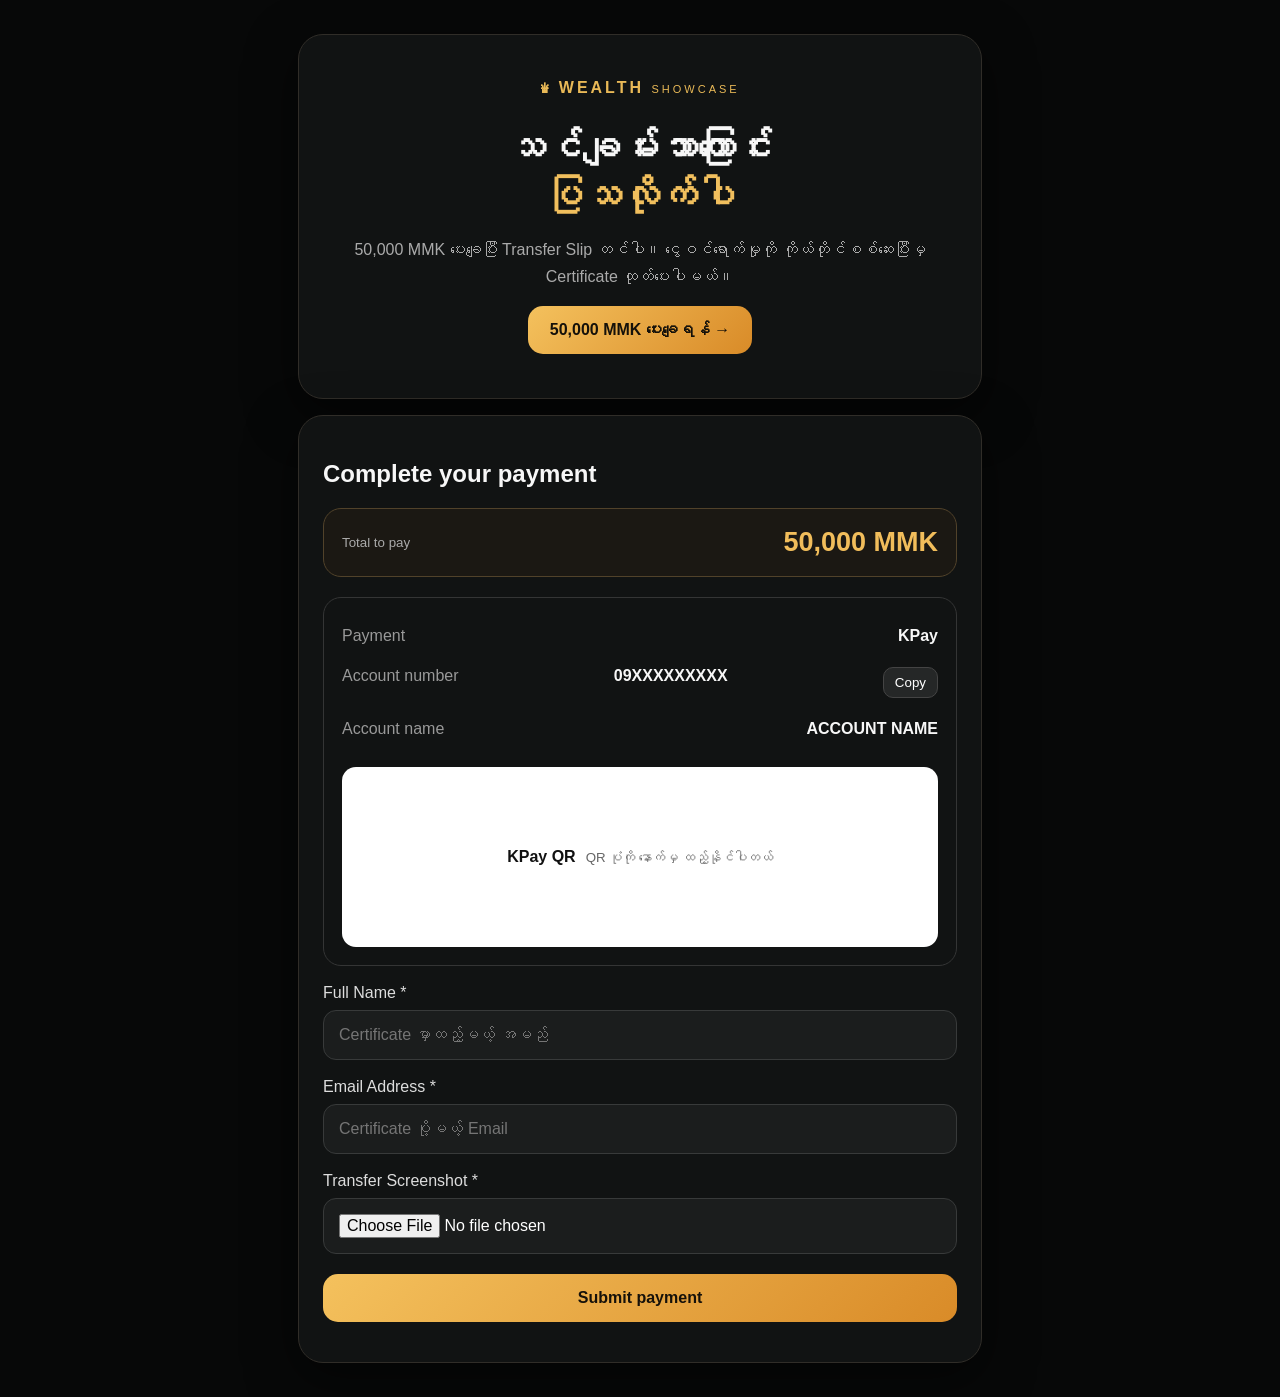
==== index.html @ fdd4f531 "Add files via upload" ====
<!doctype html>
<html lang="my"><head><meta charset="utf-8"><meta name="viewport" content="width=device-width,initial-scale=1">
<title>Wealth Showcase</title><link rel="stylesheet" href="/style.css"></head>
<body><main class="wrap">
<section class="hero card"><div class="brand">♛ WEALTH <span>SHOWCASE</span></div>
<h1>သင်ချမ်းသာကြောင်း<br><b>ပြသလိုက်ပါ</b></h1>
<p>50,000 MMK ပေးချေပြီး Transfer Slip တင်ပါ။ ငွေဝင်ရောက်မှုကို ကိုယ်တိုင်စစ်ဆေးပြီးမှ Certificate ထုတ်ပေးပါမယ်။</p>
<a class="cta" href="#pay">50,000 MMK ပေးချေရန် →</a></section>

<section id="pay" class="card"><h2>Complete your payment</h2>
<div class="total"><small>Total to pay</small><strong>50,000 MMK</strong></div>
<div class="paybox"><div><span>Payment</span><b>KPay</b></div><div><span>Account number</span><b id="acct">09XXXXXXXXX</b><button onclick="copyText('acct')">Copy</button></div><div><span>Account name</span><b>ACCOUNT NAME</b></div>
<div class="qrbox">KPay QR<br><small>QR ပုံကို နောက်မှ ထည့်နိုင်ပါတယ်</small></div></div>

<form id="payform"><label>Full Name *</label><input id="name" required placeholder="Certificate မှာထည့်မယ့် အမည်">
<label>Email Address *</label><input id="email" type="email" required placeholder="Certificate ပို့မယ့် Email">
<label>Transfer Screenshot *</label><input id="slip" type="file" accept="image/png,image/jpeg,image/webp" required>
<button class="cta wide">Submit payment</button></form>
<p id="msg" class="msg"></p></section>
</main><script src="/app.js"></script></body></html>
---- style.css ----
*{box-sizing:border-box}body{margin:0;background:#070808;color:#f7f7f7;font-family:-apple-system,BlinkMacSystemFont,"Segoe UI",sans-serif}.wrap{max-width:720px;margin:auto;padding:18px}.card{background:#111313;border:1px solid #302d28;border-radius:25px;padding:24px;margin:16px 0;box-shadow:0 15px 50px #0008}.hero{text-align:center;padding:44px 22px}.brand{font-weight:900;letter-spacing:3px;color:#e9b957}.brand span{font-weight:500;font-size:11px}.hero h1{font-size:38px;line-height:1.25;margin:28px 0 12px}.hero h1 b{color:#f1bf5d}.hero p{color:#aaa;line-height:1.7}.cta{display:inline-block;background:linear-gradient(135deg,#f4c15d,#d98b28);color:#15110a;text-decoration:none;border:0;border-radius:15px;padding:15px 22px;font-weight:800;cursor:pointer}.wide{width:100%;font-size:16px;margin-top:20px}.total{background:#1b1813;border:1px solid #51422a;border-radius:18px;padding:18px;margin:20px 0;display:flex;justify-content:space-between;align-items:center}.total small{color:#aaa}.total strong{font-size:27px;color:#f1bd5b}.paybox{border:1px solid #343535;border-radius:18px;padding:18px}.paybox>div{display:flex;justify-content:space-between;gap:10px;padding:11px 0}.paybox span{color:#999}.paybox button{background:#252727;color:white;border:1px solid #444;border-radius:10px;padding:7px 11px}.qrbox{height:180px!important;margin:18px 0 0;background:white;color:#111;border-radius:14px;align-items:center!important;justify-content:center!important;text-align:center;font-weight:800}.qrbox small{font-weight:400;color:#666}label{display:block;margin:18px 0 8px;color:#ddd}input{width:100%;background:#1b1d1d;border:1px solid #383a3a;border-radius:13px;color:white;padding:15px;font-size:16px}.msg{color:#b9c7bd;line-height:1.7}@media(max-width:500px){.hero h1{font-size:31px}.card{padding:19px}}
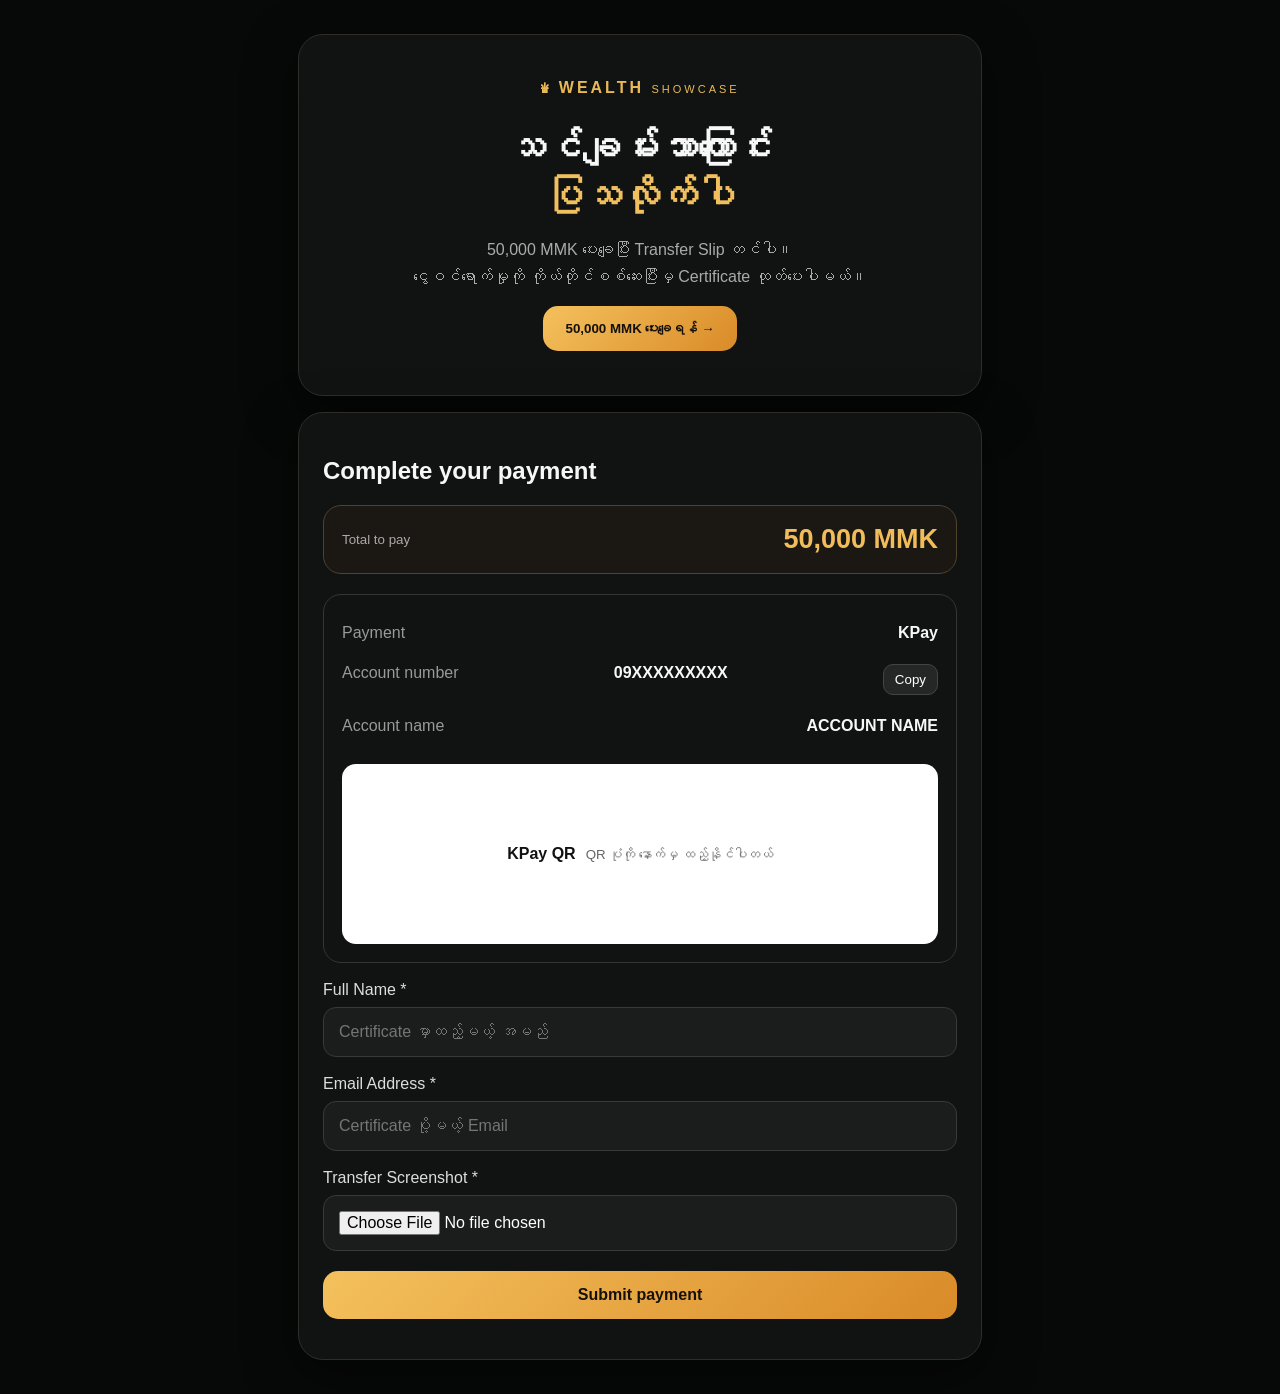
==== commit ff6f8dce: "Update index.html" ====
--- a/index.html
+++ b/index.html
@@ -1,20 +1,140 @@
 <!doctype html>
-<html lang="my"><head><meta charset="utf-8"><meta name="viewport" content="width=device-width,initial-scale=1">
-<title>Wealth Showcase</title><link rel="stylesheet" href="/style.css"></head>
-<body><main class="wrap">
-<section class="hero card"><div class="brand">♛ WEALTH <span>SHOWCASE</span></div>
-<h1>သင်ချမ်းသာကြောင်း<br><b>ပြသလိုက်ပါ</b></h1>
-<p>50,000 MMK ပေးချေပြီး Transfer Slip တင်ပါ။ ငွေဝင်ရောက်မှုကို ကိုယ်တိုင်စစ်ဆေးပြီးမှ Certificate ထုတ်ပေးပါမယ်။</p>
-<a class="cta" href="#pay">50,000 MMK ပေးချေရန် →</a></section>
+<html lang="my">
+<head>
+  <meta charset="utf-8">
+  <meta name="viewport" content="width=device-width,initial-scale=1">
+  <title>Wealth Showcase</title>
+  <link rel="stylesheet" href="/style.css">
+</head>
 
-<section id="pay" class="card"><h2>Complete your payment</h2>
-<div class="total"><small>Total to pay</small><strong>50,000 MMK</strong></div>
-<div class="paybox"><div><span>Payment</span><b>KPay</b></div><div><span>Account number</span><b id="acct">09XXXXXXXXX</b><button onclick="copyText('acct')">Copy</button></div><div><span>Account name</span><b>ACCOUNT NAME</b></div>
-<div class="qrbox">KPay QR<br><small>QR ပုံကို နောက်မှ ထည့်နိုင်ပါတယ်</small></div></div>
+<body>
 
-<form id="payform"><label>Full Name *</label><input id="name" required placeholder="Certificate မှာထည့်မယ့် အမည်">
-<label>Email Address *</label><input id="email" type="email" required placeholder="Certificate ပို့မယ့် Email">
-<label>Transfer Screenshot *</label><input id="slip" type="file" accept="image/png,image/jpeg,image/webp" required>
-<button class="cta wide">Submit payment</button></form>
-<p id="msg" class="msg"></p></section>
-</main><script src="/app.js"></script></body></html>+<main class="wrap">
+
+  <!-- HERO -->
+  <section class="hero card">
+
+    <div class="brand">
+      ♛ WEALTH <span>SHOWCASE</span>
+    </div>
+
+    <h1>
+      သင်ချမ်းသာကြောင်း<br>
+      <b>ပြသလိုက်ပါ</b>
+    </h1>
+
+    <p>
+      50,000 MMK ပေးချေပြီး Transfer Slip တင်ပါ။<br>
+      ငွေဝင်ရောက်မှုကို ကိုယ်တိုင်စစ်ဆေးပြီးမှ Certificate ထုတ်ပေးပါမယ်။
+    </p>
+
+    <button
+      type="button"
+      class="cta"
+      id="payBtn">
+      50,000 MMK ပေးချေရန် →
+    </button>
+
+  </section>
+
+
+  <!-- PAYMENT SECTION -->
+  <section
+    id="pay"
+    class="card payment-section">
+
+    <h2>Complete your payment</h2>
+
+    <div class="total">
+      <small>Total to pay</small>
+      <strong>50,000 MMK</strong>
+    </div>
+
+    <div class="paybox">
+
+      <div>
+        <span>Payment</span>
+        <b>KPay</b>
+      </div>
+
+      <div>
+        <span>Account number</span>
+        <b id="acct">09XXXXXXXXX</b>
+        <button
+          type="button"
+          onclick="copyText('acct')">
+          Copy
+        </button>
+      </div>
+
+      <div>
+        <span>Account name</span>
+        <b>ACCOUNT NAME</b>
+      </div>
+
+      <div class="qrbox">
+        KPay QR<br>
+        <small>QR ပုံကို နောက်မှ ထည့်နိုင်ပါတယ်</small>
+      </div>
+
+    </div>
+
+
+    <form id="payform">
+
+      <label>Full Name *</label>
+      <input
+        id="name"
+        required
+        placeholder="Certificate မှာထည့်မယ့် အမည်">
+
+      <label>Email Address *</label>
+      <input
+        id="email"
+        type="email"
+        required
+        placeholder="Certificate ပို့မယ့် Email">
+
+      <label>Transfer Screenshot *</label>
+      <input
+        id="slip"
+        type="file"
+        accept="image/png,image/jpeg,image/webp"
+        required>
+
+      <button
+        type="submit"
+        class="cta wide">
+        Submit payment
+      </button>
+
+    </form>
+
+    <p id="msg" class="msg"></p>
+
+  </section>
+
+</main>
+
+<script src="/app.js"></script>
+
+<script>
+  const payBtn = document.getElementById("payBtn");
+  const paymentSection = document.getElementById("pay");
+
+  payBtn.addEventListener("click", () => {
+
+    paymentSection.classList.add("show");
+
+    setTimeout(() => {
+      paymentSection.scrollIntoView({
+        behavior: "smooth",
+        block: "start"
+      });
+    }, 100);
+
+  });
+</script>
+
+</body>
+</html>
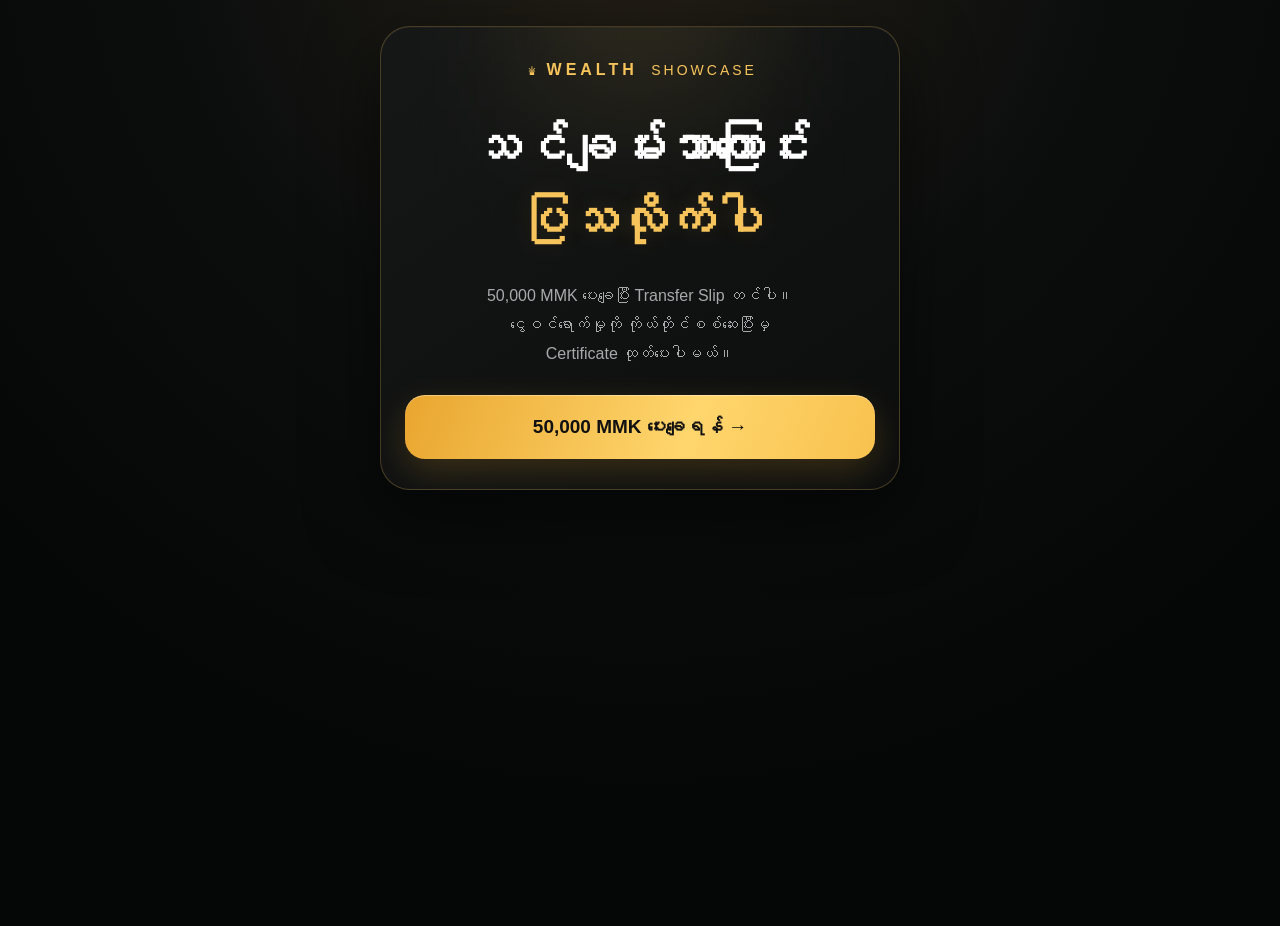
==== commit 3e16034a: "Update index.html" ====
--- a/index.html
+++ b/index.html
@@ -2,138 +2,415 @@
 <html lang="my">
 <head>
   <meta charset="utf-8">
-  <meta name="viewport" content="width=device-width,initial-scale=1">
+
+  <meta
+    name="viewport"
+    content="width=device-width, initial-scale=1, viewport-fit=cover"
+  >
+
+  <meta
+    name="theme-color"
+    content="#080909"
+  >
+
   <title>Wealth Showcase</title>
-  <link rel="stylesheet" href="/style.css">
+
+  <link
+    rel="stylesheet"
+    href="/style.css"
+  >
 </head>
 
 <body>
 
 <main class="wrap">
 
-  <!-- HERO -->
+  <!-- =================================
+       HERO SECTION
+  ================================== -->
+
   <section class="hero card">
 
     <div class="brand">
-      ♛ WEALTH <span>SHOWCASE</span>
+      <span class="crown">♛</span>
+      WEALTH
+      <span>SHOWCASE</span>
     </div>
+
 
     <h1>
       သင်ချမ်းသာကြောင်း<br>
       <b>ပြသလိုက်ပါ</b>
     </h1>
 
+
     <p>
       50,000 MMK ပေးချေပြီး Transfer Slip တင်ပါ။<br>
-      ငွေဝင်ရောက်မှုကို ကိုယ်တိုင်စစ်ဆေးပြီးမှ Certificate ထုတ်ပေးပါမယ်။
+      ငွေဝင်ရောက်မှုကို ကိုယ်တိုင်စစ်ဆေးပြီးမှ<br>
+      Certificate ထုတ်ပေးပါမယ်။
     </p>
+
+
+    <!-- PREMIUM PAYMENT BUTTON -->
 
     <button
       type="button"
       class="cta"
-      id="payBtn">
-      50,000 MMK ပေးချေရန် →
+      id="payBtn"
+    >
+      <span class="btn-text">
+        50,000 MMK ပေးချေရန်
+      </span>
+
+      <span class="btn-arrow">
+        →
+      </span>
     </button>
 
   </section>
 
 
-  <!-- PAYMENT SECTION -->
+
+  <!-- =================================
+       PAYMENT SECTION
+       Hidden until button is clicked
+  ================================== -->
+
   <section
     id="pay"
-    class="card payment-section">
-
-    <h2>Complete your payment</h2>
+    class="card payment-section"
+  >
+
+    <div class="payment-header">
+
+      <div class="payment-badge">
+        SECURE PAYMENT
+      </div>
+
+      <h2>
+        Complete your payment
+      </h2>
+
+      <p>
+        အောက်ပါအချက်အလက်များအတိုင်း
+        ငွေပေးချေပြီး Transfer Screenshot တင်ပါ။
+      </p>
+
+    </div>
+
+
+    <!-- =================================
+         TOTAL AMOUNT
+    ================================== -->
 
     <div class="total">
-      <small>Total to pay</small>
-      <strong>50,000 MMK</strong>
+
+      <div class="total-label">
+        <span class="total-icon">◆</span>
+
+        <div>
+          <small>
+            Total to pay
+          </small>
+
+          <strong>
+            50,000 MMK
+          </strong>
+        </div>
+      </div>
+
+      <div class="verified-badge">
+        ✓
+      </div>
+
     </div>
 
+
+
+    <!-- =================================
+         PAYMENT INFORMATION
+    ================================== -->
+
     <div class="paybox">
 
-      <div>
-        <span>Payment</span>
-        <b>KPay</b>
-      </div>
-
-      <div>
-        <span>Account number</span>
-        <b id="acct">09XXXXXXXXX</b>
-        <button
-          type="button"
-          onclick="copyText('acct')">
-          Copy
-        </button>
-      </div>
-
-      <div>
-        <span>Account name</span>
-        <b>ACCOUNT NAME</b>
-      </div>
+
+      <!-- Payment Method -->
+
+      <div class="payment-row">
+
+        <span>
+          Payment
+        </span>
+
+        <b>
+          KPay
+        </b>
+
+      </div>
+
+
+      <!-- Account Number -->
+
+      <div class="payment-row account-row">
+
+        <span>
+          Account number
+        </span>
+
+        <div class="account-value">
+
+          <b id="acct">
+            09XXXXXXXXX
+          </b>
+
+          <button
+            type="button"
+            onclick="copyText('acct')"
+          >
+            Copy
+          </button>
+
+        </div>
+
+      </div>
+
+
+      <!-- Account Name -->
+
+      <div class="payment-row">
+
+        <span>
+          Account name
+        </span>
+
+        <b>
+          ACCOUNT NAME
+        </b>
+
+      </div>
+
+
+
+      <!-- =================================
+           QR CODE AREA
+      ================================== -->
 
       <div class="qrbox">
-        KPay QR<br>
-        <small>QR ပုံကို နောက်မှ ထည့်နိုင်ပါတယ်</small>
+
+        <div class="qr-title">
+          KPay QR
+        </div>
+
+        <div class="qr-placeholder">
+
+          <span>
+            QR
+          </span>
+
+        </div>
+
+        <small>
+          KPay ဖြင့် Scan ပြီး 50,000 MMK ပေးချေပါ
+        </small>
+
       </div>
 
     </div>
 
 
-    <form id="payform">
-
-      <label>Full Name *</label>
-      <input
-        id="name"
-        required
-        placeholder="Certificate မှာထည့်မယ့် အမည်">
-
-      <label>Email Address *</label>
-      <input
-        id="email"
-        type="email"
-        required
-        placeholder="Certificate ပို့မယ့် Email">
-
-      <label>Transfer Screenshot *</label>
-      <input
-        id="slip"
-        type="file"
-        accept="image/png,image/jpeg,image/webp"
-        required>
+
+    <!-- =================================
+         PAYMENT FORM
+    ================================== -->
+
+    <form
+      id="payform"
+      autocomplete="on"
+    >
+
+
+      <!-- Full Name -->
+
+      <div class="form-group">
+
+        <label for="name">
+          Full Name
+          <span>*</span>
+        </label>
+
+        <input
+          id="name"
+          name="name"
+          type="text"
+          autocomplete="name"
+          required
+          placeholder="Certificate မှာထည့်မယ့် အမည်"
+        >
+
+      </div>
+
+
+
+      <!-- Email -->
+
+      <div class="form-group">
+
+        <label for="email">
+          Email Address
+          <span>*</span>
+        </label>
+
+        <input
+          id="email"
+          name="email"
+          type="email"
+          autocomplete="email"
+          required
+          placeholder="Certificate ပို့မယ့် Email"
+        >
+
+      </div>
+
+
+
+      <!-- Transfer Screenshot -->
+
+      <div class="form-group">
+
+        <label for="slip">
+          Transfer Screenshot
+          <span>*</span>
+        </label>
+
+        <div class="upload-box">
+
+          <div class="upload-icon">
+            ↑
+          </div>
+
+          <div class="upload-text">
+
+            <strong>
+              Transfer Slip ရွေးပါ
+            </strong>
+
+            <small>
+              JPG, PNG, WEBP · 5MB အောက်
+            </small>
+
+          </div>
+
+          <input
+            id="slip"
+            name="slip"
+            type="file"
+            accept="image/png,image/jpeg,image/webp"
+            required
+          >
+
+        </div>
+
+      </div>
+
+
+
+      <!-- Submit -->
 
       <button
         type="submit"
-        class="cta wide">
-        Submit payment
+        class="cta wide"
+      >
+
+        <span class="btn-text">
+          Payment တင်မည်
+        </span>
+
+        <span class="btn-arrow">
+          →
+        </span>
+
       </button>
 
+
     </form>
 
-    <p id="msg" class="msg"></p>
+
+
+    <!-- =================================
+         RESULT MESSAGE
+    ================================== -->
+
+    <p
+      id="msg"
+      class="msg"
+      aria-live="polite"
+    ></p>
+
 
   </section>
 
 </main>
 
+
+
+<!-- =================================
+     EXISTING APP JS
+================================== -->
+
 <script src="/app.js"></script>
 
+
+
+<!-- =================================
+     PREMIUM PAYMENT REVEAL
+================================== -->
+
 <script>
+
   const payBtn = document.getElementById("payBtn");
   const paymentSection = document.getElementById("pay");
 
   payBtn.addEventListener("click", () => {
 
-    paymentSection.classList.add("show");
+    /* -----------------------------
+       Button click animation
+    ------------------------------ */
+
+    payBtn.classList.remove("clicked");
+
+    /* Restart CSS animation */
+
+    void payBtn.offsetWidth;
+
+    payBtn.classList.add("clicked");
+
+
+    /* -----------------------------
+       Reveal payment section
+    ------------------------------ */
 
     setTimeout(() => {
-      paymentSection.scrollIntoView({
-        behavior: "smooth",
-        block: "start"
-      });
-    }, 100);
+
+      paymentSection.classList.add("show");
+
+
+      /* -----------------------------
+         Smooth scroll
+      ------------------------------ */
+
+      setTimeout(() => {
+
+        paymentSection.scrollIntoView({
+          behavior: "smooth",
+          block: "start"
+        });
+
+      }, 150);
+
+    }, 420);
 
   });
+
 </script>
 
 </body>
--- a/style.css
+++ b/style.css
@@ -1 +1,816 @@
-*{box-sizing:border-box}body{margin:0;background:#070808;color:#f7f7f7;font-family:-apple-system,BlinkMacSystemFont,"Segoe UI",sans-serif}.wrap{max-width:720px;margin:auto;padding:18px}.card{background:#111313;border:1px solid #302d28;border-radius:25px;padding:24px;margin:16px 0;box-shadow:0 15px 50px #0008}.hero{text-align:center;padding:44px 22px}.brand{font-weight:900;letter-spacing:3px;color:#e9b957}.brand span{font-weight:500;font-size:11px}.hero h1{font-size:38px;line-height:1.25;margin:28px 0 12px}.hero h1 b{color:#f1bf5d}.hero p{color:#aaa;line-height:1.7}.cta{display:inline-block;background:linear-gradient(135deg,#f4c15d,#d98b28);color:#15110a;text-decoration:none;border:0;border-radius:15px;padding:15px 22px;font-weight:800;cursor:pointer}.wide{width:100%;font-size:16px;margin-top:20px}.total{background:#1b1813;border:1px solid #51422a;border-radius:18px;padding:18px;margin:20px 0;display:flex;justify-content:space-between;align-items:center}.total small{color:#aaa}.total strong{font-size:27px;color:#f1bd5b}.paybox{border:1px solid #343535;border-radius:18px;padding:18px}.paybox>div{display:flex;justify-content:space-between;gap:10px;padding:11px 0}.paybox span{color:#999}.paybox button{background:#252727;color:white;border:1px solid #444;border-radius:10px;padding:7px 11px}.qrbox{height:180px!important;margin:18px 0 0;background:white;color:#111;border-radius:14px;align-items:center!important;justify-content:center!important;text-align:center;font-weight:800}.qrbox small{font-weight:400;color:#666}label{display:block;margin:18px 0 8px;color:#ddd}input{width:100%;background:#1b1d1d;border:1px solid #383a3a;border-radius:13px;color:white;padding:15px;font-size:16px}.msg{color:#b9c7bd;line-height:1.7}@media(max-width:500px){.hero h1{font-size:31px}.card{padding:19px}}+* {
+  box-sizing: border-box;
+}
+
+html {
+  scroll-behavior: smooth;
+}
+
+body {
+  margin: 0;
+  min-height: 100vh;
+
+  background:
+    radial-gradient(
+      circle at 50% -10%,
+      #252016 0%,
+      #0c0e0e 38%,
+      #050606 75%
+    );
+
+  color: #fff;
+
+  font-family:
+    Arial,
+    "Noto Sans Myanmar",
+    "Myanmar Text",
+    sans-serif;
+}
+
+/* =========================
+   MAIN CONTAINER
+========================= */
+
+.wrap {
+  width: calc(100% - 28px);
+  max-width: 520px;
+
+  margin: 26px auto 70px;
+}
+
+/* =========================
+   COMMON CARD
+========================= */
+
+.card {
+  position: relative;
+
+  background:
+    linear-gradient(
+      145deg,
+      rgba(22, 24, 24, 0.98),
+      rgba(12, 14, 14, 0.98)
+    );
+
+  border: 1px solid rgba(247, 196, 92, 0.24);
+
+  border-radius: 30px;
+
+  box-shadow:
+    0 25px 70px rgba(0, 0, 0, 0.55),
+    inset 0 1px 0 rgba(255, 255, 255, 0.035);
+
+  overflow: hidden;
+}
+
+/* subtle gold light */
+
+.card::before {
+  content: "";
+
+  position: absolute;
+
+  width: 220px;
+  height: 220px;
+
+  top: -140px;
+  left: 50%;
+
+  transform: translateX(-50%);
+
+  background: rgba(247, 196, 92, 0.12);
+
+  filter: blur(70px);
+
+  pointer-events: none;
+}
+
+/* =========================
+   HERO
+========================= */
+
+.hero {
+  text-align: center;
+
+  padding: 34px 24px 30px;
+}
+
+/* =========================
+   BRAND
+========================= */
+
+.brand {
+  position: relative;
+
+  color: #f7c45c;
+
+  font-size: 16px;
+
+  font-weight: 800;
+
+  letter-spacing: 4px;
+
+  margin-bottom: 34px;
+}
+
+.brand span {
+  font-weight: 400;
+
+  font-size: 14px;
+
+  letter-spacing: 3px;
+
+  margin-left: 5px;
+}
+
+/* =========================
+   HERO TITLE
+========================= */
+
+.hero h1 {
+  position: relative;
+
+  margin: 0;
+
+  font-size: clamp(34px, 8vw, 50px);
+
+  line-height: 1.42;
+
+  font-weight: 800;
+
+  letter-spacing: -1.5px;
+}
+
+.hero h1 b {
+  display: inline-block;
+
+  color: #f7c45c;
+
+  margin-top: 2px;
+
+  text-shadow:
+    0 0 25px rgba(247, 196, 92, 0.15);
+}
+
+/* =========================
+   HERO DESCRIPTION
+========================= */
+
+.hero p {
+  position: relative;
+
+  margin: 25px auto 27px;
+
+  max-width: 440px;
+
+  color: #a7aaab;
+
+  font-size: 16px;
+
+  line-height: 1.8;
+}
+
+/* =========================
+   PREMIUM CTA
+========================= */
+
+.cta {
+  position: relative;
+
+  width: 100%;
+
+  min-height: 64px;
+
+  border: 0;
+
+  border-radius: 20px;
+
+  overflow: hidden;
+
+  cursor: pointer;
+
+  color: #111;
+
+  font-size: 19px;
+
+  font-weight: 800;
+
+  background:
+    linear-gradient(
+      110deg,
+      #e9a62f,
+      #ffd66d,
+      #f4b63d,
+      #ffd66d,
+      #e9a62f
+    );
+
+  background-size: 250% 100%;
+
+  box-shadow:
+    0 12px 35px rgba(235, 168, 48, 0.20),
+    inset 0 1px 0 rgba(255, 255, 255, 0.35);
+
+  animation:
+    goldFlow 4s ease-in-out infinite;
+
+  transition:
+    transform 0.25s cubic-bezier(.2,.8,.2,1),
+    box-shadow 0.25s ease;
+}
+
+/* moving shine */
+
+.cta::before {
+  content: "";
+
+  position: absolute;
+
+  top: 0;
+  left: -80%;
+
+  width: 45%;
+  height: 100%;
+
+  background:
+    linear-gradient(
+      90deg,
+      transparent,
+      rgba(255,255,255,0.45),
+      transparent
+    );
+
+  transform: skewX(-20deg);
+
+  animation:
+    buttonShine 3.5s ease-in-out infinite;
+}
+
+/* glow */
+
+.cta::after {
+  content: "";
+
+  position: absolute;
+
+  inset: -3px;
+
+  border-radius: inherit;
+
+  box-shadow:
+    0 0 0 rgba(247,196,92,0);
+
+  animation:
+    buttonGlow 2.8s ease-in-out infinite;
+
+  pointer-events: none;
+}
+
+.cta:hover {
+  transform: translateY(-3px) scale(1.015);
+
+  box-shadow:
+    0 18px 45px rgba(235, 168, 48, 0.32),
+    inset 0 1px 0 rgba(255, 255, 255, 0.4);
+}
+
+.cta:active {
+  transform: scale(0.95);
+
+  box-shadow:
+    0 5px 18px rgba(235, 168, 48, 0.2);
+}
+
+/* click animation */
+
+.cta.clicked {
+  animation:
+    buttonClick 0.55s cubic-bezier(.2,.8,.2,1);
+}
+
+@keyframes goldFlow {
+  0% {
+    background-position: 0% 50%;
+  }
+
+  50% {
+    background-position: 100% 50%;
+  }
+
+  100% {
+    background-position: 0% 50%;
+  }
+}
+
+@keyframes buttonShine {
+  0% {
+    left: -80%;
+  }
+
+  45% {
+    left: 130%;
+  }
+
+  100% {
+    left: 130%;
+  }
+}
+
+@keyframes buttonGlow {
+  0%, 100% {
+    box-shadow:
+      0 0 0 rgba(247,196,92,0);
+  }
+
+  50% {
+    box-shadow:
+      0 0 28px rgba(247,196,92,0.25);
+  }
+}
+
+@keyframes buttonClick {
+  0% {
+    transform: scale(1);
+  }
+
+  35% {
+    transform: scale(0.93);
+  }
+
+  70% {
+    transform: scale(1.04);
+  }
+
+  100% {
+    transform: scale(1);
+  }
+}
+
+/* =========================
+   PAYMENT SECTION
+========================= */
+
+.payment-section {
+  display: none;
+
+  margin-top: 22px;
+
+  padding: 28px 22px;
+
+  opacity: 0;
+
+  transform:
+    translateY(60px)
+    scale(0.94);
+
+  transform-origin: center top;
+}
+
+/* reveal */
+
+.payment-section.show {
+  display: block;
+
+  animation:
+    paymentReveal
+    0.9s
+    cubic-bezier(.16,1,.3,1)
+    forwards;
+}
+
+@keyframes paymentReveal {
+
+  0% {
+    opacity: 0;
+
+    transform:
+      translateY(60px)
+      scale(0.94);
+
+    filter: blur(8px);
+  }
+
+  45% {
+    opacity: 1;
+
+    filter: blur(0);
+  }
+
+  70% {
+    transform:
+      translateY(-6px)
+      scale(1.01);
+  }
+
+  100% {
+    opacity: 1;
+
+    transform:
+      translateY(0)
+      scale(1);
+  }
+}
+
+/* =========================
+   PAYMENT TITLE
+========================= */
+
+.payment-section h2 {
+  position: relative;
+
+  margin: 0 0 24px;
+
+  font-size: 30px;
+
+  line-height: 1.25;
+
+  font-weight: 800;
+
+  letter-spacing: -0.8px;
+
+  opacity: 0;
+
+  transform: translateY(18px);
+}
+
+.payment-section.show h2 {
+  animation:
+    contentUp
+    0.6s
+    0.22s
+    cubic-bezier(.2,.8,.2,1)
+    forwards;
+}
+
+/* =========================
+   TOTAL BOX
+========================= */
+
+.total {
+  display: flex;
+
+  align-items: center;
+
+  justify-content: space-between;
+
+  gap: 12px;
+
+  padding: 21px 18px;
+
+  margin-bottom: 18px;
+
+  border-radius: 20px;
+
+  background:
+    linear-gradient(
+      135deg,
+      #1d1914,
+      #14110e
+    );
+
+  border: 1px solid rgba(247, 196, 92, 0.28);
+
+  opacity: 0;
+
+  transform: translateY(18px);
+}
+
+.payment-section.show .total {
+  animation:
+    contentUp
+    0.6s
+    0.34s
+    cubic-bezier(.2,.8,.2,1)
+    forwards;
+}
+
+.total small {
+  color: #999b9c;
+
+  font-size: 15px;
+}
+
+.total strong {
+  color: #f7c45c;
+
+  font-size: 25px;
+
+  white-space: nowrap;
+
+  text-shadow:
+    0 0 20px rgba(247,196,92,0.12);
+}
+
+/* =========================
+   PAYMENT BOX
+========================= */
+
+.paybox {
+  padding: 20px;
+
+  border-radius: 22px;
+
+  background: #0e1010;
+
+  border: 1px solid rgba(255,255,255,0.10);
+
+  opacity: 0;
+
+  transform: translateY(18px);
+}
+
+.payment-section.show .paybox {
+  animation:
+    contentUp
+    0.6s
+    0.46s
+    cubic-bezier(.2,.8,.2,1)
+    forwards;
+}
+
+.paybox > div:not(.qrbox) {
+  display: grid;
+
+  grid-template-columns: 1fr auto auto;
+
+  align-items: center;
+
+  gap: 12px;
+
+  padding: 17px 0;
+
+  border-bottom:
+    1px solid rgba(255,255,255,0.07);
+}
+
+.paybox span {
+  color: #929596;
+
+  font-size: 15px;
+}
+
+.paybox b {
+  color: #fff;
+
+  font-size: 17px;
+}
+
+.paybox button {
+  border: 1px solid rgba(255,255,255,0.13);
+
+  background: #202323;
+
+  color: #fff;
+
+  padding: 9px 14px;
+
+  border-radius: 12px;
+
+  cursor: pointer;
+
+  transition: 0.2s ease;
+}
+
+.paybox button:active {
+  transform: scale(0.94);
+}
+
+/* =========================
+   QR
+========================= */
+
+.qrbox {
+  min-height: 210px;
+
+  margin-top: 20px;
+
+  border-radius: 18px;
+
+  border: 1px dashed rgba(247,196,92,0.30);
+
+  display: flex;
+
+  align-items: center;
+
+  justify-content: center;
+
+  flex-direction: column;
+
+  color: #f7c45c;
+
+  text-align: center;
+}
+
+.qrbox small {
+  margin-top: 8px;
+
+  color: #6f7273;
+
+  font-size: 13px;
+}
+
+/* =========================
+   FORM
+========================= */
+
+#payform {
+  display: flex;
+
+  flex-direction: column;
+
+  gap: 10px;
+
+  margin-top: 22px;
+
+  opacity: 0;
+
+  transform: translateY(18px);
+}
+
+.payment-section.show #payform {
+  animation:
+    contentUp
+    0.6s
+    0.58s
+    cubic-bezier(.2,.8,.2,1)
+    forwards;
+}
+
+#payform label {
+  color: #b9bbbc;
+
+  font-size: 15px;
+
+  font-weight: 600;
+
+  margin-top: 7px;
+}
+
+#payform input {
+  width: 100%;
+
+  min-height: 55px;
+
+  padding: 0 16px;
+
+  border-radius: 15px;
+
+  border: 1px solid rgba(255,255,255,0.11);
+
+  background: #101212;
+
+  color: #fff;
+
+  font-size: 16px;
+
+  outline: none;
+
+  transition:
+    border-color 0.2s ease,
+    box-shadow 0.2s ease;
+}
+
+#payform input:focus {
+  border-color: #f7c45c;
+
+  box-shadow:
+    0 0 0 3px rgba(247,196,92,0.08);
+}
+
+#payform input::placeholder {
+  color: #626566;
+}
+
+#payform input[type="file"] {
+  padding: 15px;
+}
+
+/* =========================
+   MESSAGE
+========================= */
+
+.msg {
+  text-align: center;
+
+  color: #aaa;
+
+  line-height: 1.7;
+
+  font-size: 14px;
+}
+
+@keyframes contentUp {
+  from {
+    opacity: 0;
+
+    transform: translateY(18px);
+  }
+
+  to {
+    opacity: 1;
+
+    transform: translateY(0);
+  }
+}
+
+/* =========================
+   MOBILE
+========================= */
+
+@media (max-width: 600px) {
+
+  .wrap {
+    width: calc(100% - 36px);
+
+    max-width: 480px;
+
+    margin:
+      22px auto
+      60px;
+  }
+
+  .hero {
+    padding:
+      31px
+      20px
+      27px;
+  }
+
+  .brand {
+    font-size: 15px;
+
+    letter-spacing: 3px;
+
+    margin-bottom: 28px;
+  }
+
+  .brand span {
+    font-size: 12px;
+
+    letter-spacing: 2px;
+  }
+
+  .hero h1 {
+    font-size: 35px;
+
+    line-height: 1.42;
+  }
+
+  .hero p {
+    font-size: 15px;
+
+    line-height: 1.75;
+
+    margin:
+      23px
+      auto
+      24px;
+  }
+
+  .cta {
+    min-height: 61px;
+
+    border-radius: 18px;
+
+    font-size: 18px;
+  }
+
+  .payment-section {
+    padding:
+      26px
+      19px;
+  }
+
+  .payment-section h2 {
+    font-size: 28px;
+  }
+
+  .total {
+    padding:
+      19px
+      15px;
+  }
+
+  .total strong {
+    font-size: 23px;
+  }
+
+  .paybox {
+    padding: 17px;
+  }
+
+  .paybox > div:not(.qrbox) {
+    grid-template-columns:
+      1fr
+      auto;
+  }
+
+  .paybox b {
+    text-align: right;
+  }
+
+  .paybox button {
+    grid-column: 2;
+    grid-row: 1;
+  }
+}
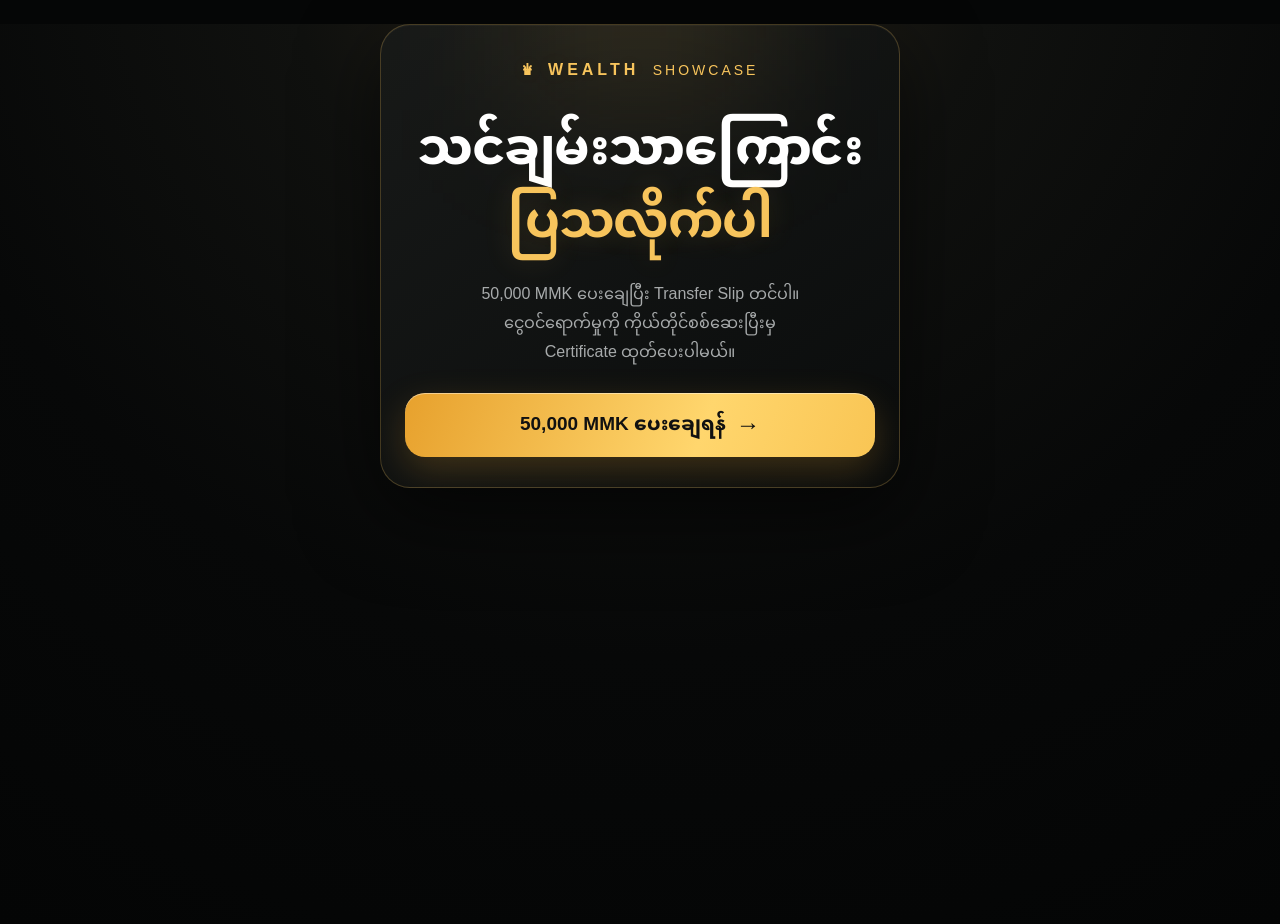
==== commit eb5aeeec: "Update index.html" ====
--- a/index.html
+++ b/index.html
@@ -1,6 +1,8 @@
 <!doctype html>
 <html lang="my">
+
 <head>
+
   <meta charset="utf-8">
 
   <meta
@@ -15,49 +17,65 @@
 
   <title>Wealth Showcase</title>
 
+  <!-- Premium Myanmar Fonts -->
   <link
+    href="https://fonts.googleapis.com/css2?family=Noto+Sans+Myanmar:wght@400;500;600;700;800&family=Noto+Serif+Myanmar:wght@600;700;800&display=swap"
     rel="stylesheet"
-    href="/style.css"
   >
+
+  <!-- Main CSS -->
+  <link rel="stylesheet" href="/style.css">
+
 </head>
 
+
 <body>
 
 <main class="wrap">
 
-  <!-- =================================
-       HERO SECTION
-  ================================== -->
+  <!-- =========================
+       HERO
+  ========================== -->
 
   <section class="hero card">
 
     <div class="brand">
+
       <span class="crown">♛</span>
+
       WEALTH
+
       <span>SHOWCASE</span>
+
     </div>
 
 
     <h1>
+
       သင်ချမ်းသာကြောင်း<br>
+
       <b>ပြသလိုက်ပါ</b>
+
     </h1>
 
 
     <p>
+
       50,000 MMK ပေးချေပြီး Transfer Slip တင်ပါ။<br>
+
       ငွေဝင်ရောက်မှုကို ကိုယ်တိုင်စစ်ဆေးပြီးမှ<br>
+
       Certificate ထုတ်ပေးပါမယ်။
+
     </p>
 
-
-    <!-- PREMIUM PAYMENT BUTTON -->
 
     <button
       type="button"
       class="cta"
       id="payBtn"
     >
+
       <span class="btn-text">
         50,000 MMK ပေးချေရန်
       </span>
@@ -65,16 +83,15 @@
       <span class="btn-arrow">
         →
       </span>
+
     </button>
 
   </section>
 
 
-
-  <!-- =================================
-       PAYMENT SECTION
-       Hidden until button is clicked
-  ================================== -->
+  <!-- =========================
+       PAYMENT
+  ========================== -->
 
   <section
     id="pay"
@@ -87,9 +104,11 @@
         SECURE PAYMENT
       </div>
 
+
       <h2>
         Complete your payment
       </h2>
+
 
       <p>
         အောက်ပါအချက်အလက်များအတိုင်း
@@ -99,16 +118,20 @@
     </div>
 
 
-    <!-- =================================
-         TOTAL AMOUNT
-    ================================== -->
+    <!-- =========================
+         TOTAL
+    ========================== -->
 
     <div class="total">
 
       <div class="total-label">
-        <span class="total-icon">◆</span>
+
+        <span class="total-icon">
+          ◆
+        </span>
 
         <div>
+
           <small>
             Total to pay
           </small>
@@ -116,8 +139,11 @@
           <strong>
             50,000 MMK
           </strong>
+
         </div>
-      </div>
+
+      </div>
+
 
       <div class="verified-badge">
         ✓
@@ -126,10 +152,9 @@
     </div>
 
 
-
-    <!-- =================================
+    <!-- =========================
          PAYMENT INFORMATION
-    ================================== -->
+    ========================== -->
 
     <div class="paybox">
 
@@ -143,7 +168,7 @@
         </span>
 
         <b>
-          KPay
+          KBZPay
         </b>
 
       </div>
@@ -154,17 +179,18 @@
       <div class="payment-row account-row">
 
         <span>
-          Account number
+          Account Number
         </span>
 
         <div class="account-value">
 
           <b id="acct">
-            09XXXXXXXXX
+            09693940585
           </b>
 
           <button
             type="button"
+            class="copy-btn"
             onclick="copyText('acct')"
           >
             Copy
@@ -180,37 +206,40 @@
       <div class="payment-row">
 
         <span>
-          Account name
+          Account Name
         </span>
 
         <b>
-          ACCOUNT NAME
+          U SAI HTET MYAT THAW
         </b>
 
       </div>
 
 
-
-      <!-- =================================
-           QR CODE AREA
-      ================================== -->
+      <!-- =========================
+           QR CODE
+      ========================== -->
 
       <div class="qrbox">
 
         <div class="qr-title">
-          KPay QR
+          KBZPay QR
         </div>
 
-        <div class="qr-placeholder">
-
-          <span>
-            QR
-          </span>
+
+        <div class="qr-image-wrap">
+
+          <img
+            src="/kbzpay-qr.jpg"
+            alt="KBZPay QR Code"
+            class="qr-image"
+          >
 
         </div>
 
+
         <small>
-          KPay ဖြင့် Scan ပြီး 50,000 MMK ပေးချေပါ
+          KBZPay ဖြင့် Scan ပြီး 50,000 MMK ပေးချေပါ
         </small>
 
       </div>
@@ -218,10 +247,9 @@
     </div>
 
 
-
-    <!-- =================================
-         PAYMENT FORM
-    ================================== -->
+    <!-- =========================
+         FORM
+    ========================== -->
 
     <form
       id="payform"
@@ -234,9 +262,9 @@
       <div class="form-group">
 
         <label for="name">
-          Full Name
-          <span>*</span>
+          Full Name <span>*</span>
         </label>
+
 
         <input
           id="name"
@@ -250,15 +278,14 @@
       </div>
 
 
-
       <!-- Email -->
 
       <div class="form-group">
 
         <label for="email">
-          Email Address
-          <span>*</span>
+          Email Address <span>*</span>
         </label>
+
 
         <input
           id="email"
@@ -272,15 +299,14 @@
       </div>
 
 
-
-      <!-- Transfer Screenshot -->
+      <!-- Transfer Slip -->
 
       <div class="form-group">
 
         <label for="slip">
-          Transfer Screenshot
-          <span>*</span>
+          Transfer Screenshot <span>*</span>
         </label>
+
 
         <div class="upload-box">
 
@@ -288,6 +314,7 @@
             ↑
           </div>
 
+
           <div class="upload-text">
 
             <strong>
@@ -299,6 +326,7 @@
             </small>
 
           </div>
+
 
           <input
             id="slip"
@@ -313,7 +341,6 @@
       </div>
 
 
-
       <!-- Submit -->
 
       <button
@@ -331,14 +358,10 @@
 
       </button>
 
-
     </form>
 
 
-
-    <!-- =================================
-         RESULT MESSAGE
-    ================================== -->
+    <!-- Message -->
 
     <p
       id="msg"
@@ -346,72 +369,66 @@
       aria-live="polite"
     ></p>
 
-
   </section>
 
 </main>
 
 
-
-<!-- =================================
-     EXISTING APP JS
-================================== -->
+<!-- App JS -->
 
 <script src="/app.js"></script>
 
 
-
-<!-- =================================
-     PREMIUM PAYMENT REVEAL
-================================== -->
+<!-- Payment Reveal -->
 
 <script>
 
-  const payBtn = document.getElementById("payBtn");
-  const paymentSection = document.getElementById("pay");
-
-  payBtn.addEventListener("click", () => {
-
-    /* -----------------------------
-       Button click animation
-    ------------------------------ */
-
-    payBtn.classList.remove("clicked");
-
-    /* Restart CSS animation */
-
-    void payBtn.offsetWidth;
-
-    payBtn.classList.add("clicked");
-
-
-    /* -----------------------------
-       Reveal payment section
-    ------------------------------ */
+const payBtn =
+  document.getElementById("payBtn");
+
+const paymentSection =
+  document.getElementById("pay");
+
+
+payBtn.addEventListener("click", () => {
+
+  /* Remove browser tap/focus effect */
+
+  payBtn.blur();
+
+
+  /* Restart button animation */
+
+  payBtn.classList.remove("clicked");
+
+  void payBtn.offsetWidth;
+
+  payBtn.classList.add("clicked");
+
+
+  /* Show payment section */
+
+  setTimeout(() => {
+
+    paymentSection.classList.add("show");
+
 
     setTimeout(() => {
 
-      paymentSection.classList.add("show");
-
-
-      /* -----------------------------
-         Smooth scroll
-      ------------------------------ */
-
-      setTimeout(() => {
-
-        paymentSection.scrollIntoView({
-          behavior: "smooth",
-          block: "start"
-        });
-
-      }, 150);
-
-    }, 420);
-
-  });
+      paymentSection.scrollIntoView({
+        behavior: "smooth",
+        block: "start"
+      });
+
+    }, 150);
+
+  }, 420);
+
+});
 
 </script>
 
+
 </body>
+
 </html>
--- a/style.css
+++ b/style.css
@@ -1,9 +1,16 @@
+/* =========================================================
+   BOSSORNOT / WEALTH SHOWCASE
+   Premium Mobile UI
+========================================================= */
+
 * {
   box-sizing: border-box;
+  -webkit-tap-highlight-color: transparent;
 }
 
 html {
   scroll-behavior: smooth;
+  background: #050606;
 }
 
 body {
@@ -12,10 +19,11 @@
 
   background:
     radial-gradient(
-      circle at 50% -10%,
-      #252016 0%,
-      #0c0e0e 38%,
-      #050606 75%
+      circle at 50% -12%,
+      #292318 0%,
+      #10110f 30%,
+      #070808 62%,
+      #040505 100%
     );
 
   color: #fff;
@@ -25,22 +33,49 @@
     "Noto Sans Myanmar",
     "Myanmar Text",
     sans-serif;
-}
-
-/* =========================
-   MAIN CONTAINER
-========================= */
+
+  -webkit-font-smoothing: antialiased;
+}
+
+
+/* =========================================================
+   GLOBAL BUTTON RESET
+========================================================= */
+
+button,
+input,
+textarea {
+  font-family: inherit;
+}
+
+button {
+  -webkit-tap-highlight-color: transparent;
+  -webkit-touch-callout: none;
+  user-select: none;
+  outline: none;
+}
+
+button:focus,
+button:focus-visible {
+  outline: none;
+}
+
+
+/* =========================================================
+   MAIN WRAPPER
+========================================================= */
 
 .wrap {
-  width: calc(100% - 28px);
+  width: calc(100% - 32px);
   max-width: 520px;
 
-  margin: 26px auto 70px;
-}
-
-/* =========================
+  margin: 24px auto 70px;
+}
+
+
+/* =========================================================
    COMMON CARD
-========================= */
+========================================================= */
 
 .card {
   position: relative;
@@ -48,8 +83,8 @@
   background:
     linear-gradient(
       145deg,
-      rgba(22, 24, 24, 0.98),
-      rgba(12, 14, 14, 0.98)
+      rgba(24, 26, 25, 0.98),
+      rgba(10, 12, 12, 0.98)
     );
 
   border: 1px solid rgba(247, 196, 92, 0.24);
@@ -57,47 +92,54 @@
   border-radius: 30px;
 
   box-shadow:
-    0 25px 70px rgba(0, 0, 0, 0.55),
+    0 28px 80px rgba(0, 0, 0, 0.58),
     inset 0 1px 0 rgba(255, 255, 255, 0.035);
 
   overflow: hidden;
 }
 
-/* subtle gold light */
+
+/* Soft gold light */
 
 .card::before {
   content: "";
 
   position: absolute;
 
-  width: 220px;
-  height: 220px;
-
-  top: -140px;
+  width: 240px;
+  height: 240px;
+
+  top: -155px;
   left: 50%;
 
   transform: translateX(-50%);
 
-  background: rgba(247, 196, 92, 0.12);
-
-  filter: blur(70px);
+  background:
+    rgba(247, 196, 92, 0.12);
+
+  filter: blur(75px);
 
   pointer-events: none;
 }
 
-/* =========================
+
+/* =========================================================
    HERO
-========================= */
+========================================================= */
 
 .hero {
   text-align: center;
 
-  padding: 34px 24px 30px;
-}
-
-/* =========================
+  padding:
+    34px
+    24px
+    30px;
+}
+
+
+/* =========================================================
    BRAND
-========================= */
+========================================================= */
 
 .brand {
   position: relative;
@@ -110,10 +152,19 @@
 
   letter-spacing: 4px;
 
-  margin-bottom: 34px;
-}
-
-.brand span {
+  margin-bottom: 32px;
+
+  text-shadow:
+    0 0 20px rgba(247, 196, 92, 0.08);
+}
+
+.brand .crown {
+  margin-right: 5px;
+
+  font-size: 18px;
+}
+
+.brand span:not(.crown) {
   font-weight: 400;
 
   font-size: 14px;
@@ -123,16 +174,18 @@
   margin-left: 5px;
 }
 
-/* =========================
+
+/* =========================================================
    HERO TITLE
-========================= */
+========================================================= */
 
 .hero h1 {
   position: relative;
 
   margin: 0;
 
-  font-size: clamp(34px, 8vw, 50px);
+  font-size:
+    clamp(34px, 8vw, 50px);
 
   line-height: 1.42;
 
@@ -149,17 +202,21 @@
   margin-top: 2px;
 
   text-shadow:
-    0 0 25px rgba(247, 196, 92, 0.15);
-}
-
-/* =========================
+    0 0 28px rgba(247, 196, 92, 0.16);
+}
+
+
+/* =========================================================
    HERO DESCRIPTION
-========================= */
+========================================================= */
 
 .hero p {
   position: relative;
 
-  margin: 25px auto 27px;
+  margin:
+    24px
+    auto
+    27px;
 
   max-width: 440px;
 
@@ -170,16 +227,26 @@
   line-height: 1.8;
 }
 
-/* =========================
-   PREMIUM CTA
-========================= */
+
+/* =========================================================
+   PREMIUM CTA BUTTON
+========================================================= */
 
 .cta {
   position: relative;
 
+  display: flex;
+
+  align-items: center;
+  justify-content: center;
+
+  gap: 10px;
+
   width: 100%;
 
   min-height: 64px;
+
+  padding: 0 22px;
 
   border: 0;
 
@@ -198,33 +265,58 @@
   background:
     linear-gradient(
       110deg,
-      #e9a62f,
-      #ffd66d,
-      #f4b63d,
-      #ffd66d,
-      #e9a62f
+      #e7a12d 0%,
+      #ffd66d 25%,
+      #f5b942 50%,
+      #ffe07d 75%,
+      #e7a12d 100%
     );
 
-  background-size: 250% 100%;
+  background-size: 260% 100%;
 
   box-shadow:
-    0 12px 35px rgba(235, 168, 48, 0.20),
-    inset 0 1px 0 rgba(255, 255, 255, 0.35);
+    0 13px 36px rgba(235, 168, 48, 0.22),
+    inset 0 1px 0 rgba(255, 255, 255, 0.45);
 
   animation:
-    goldFlow 4s ease-in-out infinite;
+    goldFlow 5s ease-in-out infinite;
 
   transition:
-    transform 0.25s cubic-bezier(.2,.8,.2,1),
-    box-shadow 0.25s ease;
-}
-
-/* moving shine */
+    transform 0.22s ease,
+    box-shadow 0.22s ease;
+}
+
+
+/* Button text must stay above shine */
+
+.cta .btn-text,
+.cta .btn-arrow {
+  position: relative;
+
+  z-index: 3;
+}
+
+
+/* Arrow */
+
+.btn-arrow {
+  font-size: 24px;
+
+  line-height: 1;
+
+  transition:
+    transform 0.25s ease;
+}
+
+
+/* Moving shine */
 
 .cta::before {
   content: "";
 
   position: absolute;
+
+  z-index: 1;
 
   top: 0;
   left: -80%;
@@ -236,59 +328,87 @@
     linear-gradient(
       90deg,
       transparent,
-      rgba(255,255,255,0.45),
+      rgba(255, 255, 255, 0.48),
       transparent
     );
 
   transform: skewX(-20deg);
 
   animation:
-    buttonShine 3.5s ease-in-out infinite;
-}
-
-/* glow */
+    buttonShine 4s ease-in-out infinite;
+
+  pointer-events: none;
+}
+
+
+/* Outer glow */
 
 .cta::after {
   content: "";
 
   position: absolute;
 
-  inset: -3px;
+  z-index: 0;
+
+  inset: -2px;
 
   border-radius: inherit;
 
   box-shadow:
-    0 0 0 rgba(247,196,92,0);
+    0 0 0 rgba(247, 196, 92, 0);
 
   animation:
-    buttonGlow 2.8s ease-in-out infinite;
+    buttonGlow 3s ease-in-out infinite;
 
   pointer-events: none;
 }
 
+
+/* Hover */
+
 .cta:hover {
-  transform: translateY(-3px) scale(1.015);
+  transform:
+    translateY(-2px)
+    scale(1.01);
 
   box-shadow:
-    0 18px 45px rgba(235, 168, 48, 0.32),
-    inset 0 1px 0 rgba(255, 255, 255, 0.4);
-}
-
+    0 18px 48px rgba(235, 168, 48, 0.32),
+    inset 0 1px 0 rgba(255, 255, 255, 0.48);
+}
+
+.cta:hover .btn-arrow {
+  transform: translateX(4px);
+}
+
+
+/* IMPORTANT:
+   Remove blue Android tap/focus effect */
+
+.cta:focus,
+.cta:focus-visible,
 .cta:active {
-  transform: scale(0.95);
-
-  box-shadow:
-    0 5px 18px rgba(235, 168, 48, 0.2);
-}
-
-/* click animation */
+  outline: none;
+
+  -webkit-tap-highlight-color: transparent;
+}
+
+
+/* Click animation */
 
 .cta.clicked {
   animation:
-    buttonClick 0.55s cubic-bezier(.2,.8,.2,1);
-}
+    buttonClick
+    0.55s
+    cubic-bezier(.2, .8, .2, 1);
+}
+
+
+/* =========================================================
+   CTA ANIMATIONS
+========================================================= */
 
 @keyframes goldFlow {
+
   0% {
     background-position: 0% 50%;
   }
@@ -300,9 +420,12 @@
   100% {
     background-position: 0% 50%;
   }
-}
+
+}
+
 
 @keyframes buttonShine {
+
   0% {
     left: -80%;
   }
@@ -314,59 +437,72 @@
   100% {
     left: 130%;
   }
-}
+
+}
+
 
 @keyframes buttonGlow {
-  0%, 100% {
+
+  0%,
+  100% {
     box-shadow:
-      0 0 0 rgba(247,196,92,0);
+      0 0 0 rgba(247, 196, 92, 0);
   }
 
   50% {
     box-shadow:
-      0 0 28px rgba(247,196,92,0.25);
-  }
-}
+      0 0 28px rgba(247, 196, 92, 0.25);
+  }
+
+}
+
 
 @keyframes buttonClick {
+
   0% {
     transform: scale(1);
   }
 
-  35% {
-    transform: scale(0.93);
-  }
-
-  70% {
-    transform: scale(1.04);
+  30% {
+    transform: scale(0.94);
+  }
+
+  65% {
+    transform: scale(1.035);
   }
 
   100% {
     transform: scale(1);
   }
-}
-
-/* =========================
+
+}
+
+
+/* =========================================================
    PAYMENT SECTION
-========================= */
+========================================================= */
 
 .payment-section {
   display: none;
 
   margin-top: 22px;
 
-  padding: 28px 22px;
+  padding:
+    28px
+    22px;
 
   opacity: 0;
 
   transform:
-    translateY(60px)
+    translateY(55px)
     scale(0.94);
 
-  transform-origin: center top;
-}
-
-/* reveal */
+  transform-origin:
+    center top;
+}
+
+
+/* Show */
 
 .payment-section.show {
   display: block;
@@ -374,9 +510,14 @@
   animation:
     paymentReveal
     0.9s
-    cubic-bezier(.16,1,.3,1)
+    cubic-bezier(.16, 1, .3, 1)
     forwards;
 }
+
+
+/* =========================================================
+   PAYMENT REVEAL
+========================================================= */
 
 @keyframes paymentReveal {
 
@@ -384,7 +525,7 @@
     opacity: 0;
 
     transform:
-      translateY(60px)
+      translateY(55px)
       scale(0.94);
 
     filter: blur(8px);
@@ -396,9 +537,9 @@
     filter: blur(0);
   }
 
-  70% {
+  72% {
     transform:
-      translateY(-6px)
+      translateY(-5px)
       scale(1.01);
   }
 
@@ -409,16 +550,60 @@
       translateY(0)
       scale(1);
   }
-}
-
-/* =========================
+
+}
+
+
+/* =========================================================
+   PAYMENT HEADER
+========================================================= */
+
+.payment-header {
+  position: relative;
+
+  margin-bottom: 22px;
+}
+
+.payment-badge {
+  display: inline-flex;
+
+  align-items: center;
+
+  min-height: 25px;
+
+  padding:
+    5px
+    10px;
+
+  border-radius: 20px;
+
+  border:
+    1px solid rgba(247, 196, 92, 0.20);
+
+  background:
+    rgba(247, 196, 92, 0.07);
+
+  color: #d8ad55;
+
+  font-size: 10px;
+
+  font-weight: 700;
+
+  letter-spacing: 1.8px;
+}
+
+
+/* =========================================================
    PAYMENT TITLE
-========================= */
+========================================================= */
 
 .payment-section h2 {
   position: relative;
 
-  margin: 0 0 24px;
+  margin:
+    9px
+    0
+    10px;
 
   font-size: 30px;
 
@@ -430,21 +615,48 @@
 
   opacity: 0;
 
-  transform: translateY(18px);
+  transform:
+    translateY(18px);
 }
 
 .payment-section.show h2 {
   animation:
     contentUp
     0.6s
-    0.22s
-    cubic-bezier(.2,.8,.2,1)
+    0.20s
+    cubic-bezier(.2, .8, .2, 1)
     forwards;
 }
 
-/* =========================
-   TOTAL BOX
-========================= */
+
+.payment-header p {
+  margin: 0;
+
+  color: #929596;
+
+  font-size: 14px;
+
+  line-height: 1.65;
+
+  opacity: 0;
+
+  transform:
+    translateY(15px);
+}
+
+.payment-section.show .payment-header p {
+  animation:
+    contentUp
+    0.6s
+    0.28s
+    cubic-bezier(.2, .8, .2, 1)
+    forwards;
+}
+
+
+/* =========================================================
+   TOTAL
+========================================================= */
 
 .total {
   display: flex;
@@ -453,9 +665,11 @@
 
   justify-content: space-between;
 
-  gap: 12px;
-
-  padding: 21px 18px;
+  gap: 14px;
+
+  padding:
+    19px
+    17px;
 
   margin-bottom: 18px;
 
@@ -464,204 +678,415 @@
   background:
     linear-gradient(
       135deg,
-      #1d1914,
-      #14110e
+      #1e1a14,
+      #12100d
     );
 
-  border: 1px solid rgba(247, 196, 92, 0.28);
+  border:
+    1px solid rgba(247, 196, 92, 0.28);
 
   opacity: 0;
 
-  transform: translateY(18px);
+  transform:
+    translateY(18px);
 }
 
 .payment-section.show .total {
   animation:
     contentUp
     0.6s
-    0.34s
-    cubic-bezier(.2,.8,.2,1)
+    0.36s
+    cubic-bezier(.2, .8, .2, 1)
     forwards;
 }
 
+
+.total-label {
+  display: flex;
+
+  align-items: center;
+
+  gap: 12px;
+}
+
+
+.total-icon {
+  color: #f7c45c;
+
+  font-size: 12px;
+
+  text-shadow:
+    0 0 12px rgba(247, 196, 92, 0.4);
+}
+
+
 .total small {
-  color: #999b9c;
+  display: block;
+
+  margin-bottom: 4px;
+
+  color: #8e9091;
+
+  font-size: 13px;
+}
+
+
+.total strong {
+  display: block;
+
+  color: #f7c45c;
+
+  font-size: 25px;
+
+  white-space: nowrap;
+
+  text-shadow:
+    0 0 20px rgba(247, 196, 92, 0.12);
+}
+
+
+.verified-badge {
+  width: 30px;
+  height: 30px;
+
+  display: flex;
+
+  align-items: center;
+  justify-content: center;
+
+  flex-shrink: 0;
+
+  border-radius: 50%;
+
+  background:
+    rgba(247, 196, 92, 0.10);
+
+  border:
+    1px solid rgba(247, 196, 92, 0.25);
+
+  color: #f7c45c;
 
   font-size: 15px;
 }
 
-.total strong {
-  color: #f7c45c;
-
-  font-size: 25px;
-
-  white-space: nowrap;
-
-  text-shadow:
-    0 0 20px rgba(247,196,92,0.12);
-}
-
-/* =========================
+
+/* =========================================================
    PAYMENT BOX
-========================= */
+========================================================= */
 
 .paybox {
-  padding: 20px;
+  padding:
+    18px;
 
   border-radius: 22px;
 
-  background: #0e1010;
-
-  border: 1px solid rgba(255,255,255,0.10);
+  background:
+    #0d0f0f;
+
+  border:
+    1px solid rgba(255, 255, 255, 0.09);
 
   opacity: 0;
 
-  transform: translateY(18px);
+  transform:
+    translateY(18px);
 }
 
 .payment-section.show .paybox {
   animation:
     contentUp
     0.6s
-    0.46s
-    cubic-bezier(.2,.8,.2,1)
+    0.48s
+    cubic-bezier(.2, .8, .2, 1)
     forwards;
 }
 
-.paybox > div:not(.qrbox) {
-  display: grid;
-
-  grid-template-columns: 1fr auto auto;
+
+/* =========================================================
+   PAYMENT ROW
+========================================================= */
+
+.paybox > .payment-row {
+  display: flex;
 
   align-items: center;
 
-  gap: 12px;
-
-  padding: 17px 0;
+  justify-content: space-between;
+
+  gap: 14px;
+
+  min-height: 56px;
+
+  padding:
+    14px
+    0;
 
   border-bottom:
-    1px solid rgba(255,255,255,0.07);
-}
-
-.paybox span {
-  color: #929596;
+    1px solid rgba(255, 255, 255, 0.07);
+}
+
+
+.paybox > .payment-row > span {
+  color: #8f9293;
+
+  font-size: 14px;
+}
+
+
+.paybox > .payment-row > b {
+  color: #f2f3f3;
+
+  font-size: 16px;
+
+  text-align: right;
+}
+
+
+/* =========================================================
+   ACCOUNT
+========================================================= */
+
+.account-value {
+  display: flex;
+
+  align-items: center;
+
+  justify-content: flex-end;
+
+  gap: 8px;
+}
+
+
+.account-value b {
+  color: #fff;
 
   font-size: 15px;
-}
-
-.paybox b {
+
+  letter-spacing: 0.3px;
+}
+
+
+/* =========================================================
+   COPY BUTTON
+========================================================= */
+
+.copy-btn {
+  min-height: 34px;
+
+  padding:
+    7px
+    12px;
+
+  border:
+    1px solid rgba(255, 255, 255, 0.13);
+
+  border-radius: 11px;
+
+  background:
+    linear-gradient(
+      145deg,
+      #242727,
+      #191b1b
+    );
+
   color: #fff;
 
+  font-size: 12px;
+
+  cursor: pointer;
+
+  transition:
+    transform 0.18s ease,
+    background 0.18s ease;
+}
+
+
+.copy-btn:hover {
+  background:
+    linear-gradient(
+      145deg,
+      #303333,
+      #202222
+    );
+}
+
+
+.copy-btn:active {
+  transform:
+    scale(0.94);
+}
+
+
+/* =========================================================
+   QR BOX
+========================================================= */
+
+.qrbox {
+  margin-top: 18px;
+
+  padding:
+    18px
+    14px
+    16px;
+
+  border-radius: 19px;
+
+  border:
+    1px solid rgba(247, 196, 92, 0.20);
+
+  background:
+    linear-gradient(
+      145deg,
+      rgba(247, 196, 92, 0.025),
+      rgba(255, 255, 255, 0.015)
+    );
+
+  display: flex;
+
+  align-items: center;
+
+  justify-content: center;
+
+  flex-direction: column;
+
+  text-align: center;
+}
+
+
+.qr-title {
+  color: #f7c45c;
+
   font-size: 17px;
-}
-
-.paybox button {
-  border: 1px solid rgba(255,255,255,0.13);
-
-  background: #202323;
-
-  color: #fff;
-
-  padding: 9px 14px;
-
-  border-radius: 12px;
-
-  cursor: pointer;
-
-  transition: 0.2s ease;
-}
-
-.paybox button:active {
-  transform: scale(0.94);
-}
-
-/* =========================
-   QR
-========================= */
-
-.qrbox {
-  min-height: 210px;
-
-  margin-top: 20px;
-
-  border-radius: 18px;
-
-  border: 1px dashed rgba(247,196,92,0.30);
+
+  font-weight: 700;
+
+  margin-bottom: 10px;
+}
+
+
+.qr-image-wrap {
+  width: 190px;
+  height: 190px;
+
+  padding: 9px;
+
+  background: #fff;
+
+  border-radius: 15px;
 
   display: flex;
 
   align-items: center;
-
   justify-content: center;
 
-  flex-direction: column;
-
-  color: #f7c45c;
-
-  text-align: center;
-}
+  box-shadow:
+    0 12px 35px rgba(0, 0, 0, 0.35);
+}
+
+
+.qr-image {
+  display: block;
+
+  width: 100%;
+  height: 100%;
+
+  object-fit: contain;
+
+  border-radius: 7px;
+}
+
 
 .qrbox small {
-  margin-top: 8px;
-
-  color: #6f7273;
-
-  font-size: 13px;
-}
-
-/* =========================
+  display: block;
+
+  margin-top: 11px;
+
+  color: #777b7c;
+
+  font-size: 12px;
+
+  line-height: 1.5;
+}
+
+
+/* =========================================================
    FORM
-========================= */
+========================================================= */
 
 #payform {
   display: flex;
 
   flex-direction: column;
 
-  gap: 10px;
+  gap: 9px;
 
   margin-top: 22px;
 
   opacity: 0;
 
-  transform: translateY(18px);
+  transform:
+    translateY(18px);
 }
 
 .payment-section.show #payform {
   animation:
     contentUp
     0.6s
-    0.58s
-    cubic-bezier(.2,.8,.2,1)
+    0.60s
+    cubic-bezier(.2, .8, .2, 1)
     forwards;
 }
 
+
+.form-group {
+  display: flex;
+
+  flex-direction: column;
+
+  gap: 8px;
+
+  margin-bottom: 5px;
+}
+
+
 #payform label {
-  color: #b9bbbc;
-
-  font-size: 15px;
+  color: #b8babb;
+
+  font-size: 14px;
 
   font-weight: 600;
-
-  margin-top: 7px;
-}
+}
+
+
+#payform label span {
+  color: #f7c45c;
+}
+
+
+/* =========================================================
+   INPUT
+========================================================= */
 
 #payform input {
   width: 100%;
 
-  min-height: 55px;
-
-  padding: 0 16px;
+  min-height: 54px;
+
+  padding:
+    0
+    15px;
 
   border-radius: 15px;
 
-  border: 1px solid rgba(255,255,255,0.11);
-
-  background: #101212;
+  border:
+    1px solid rgba(255, 255, 255, 0.10);
+
+  background:
+    #0f1111;
 
   color: #fff;
 
-  font-size: 16px;
+  font-size: 15px;
 
   outline: none;
 
@@ -670,102 +1095,248 @@
     box-shadow 0.2s ease;
 }
 
+
 #payform input:focus {
-  border-color: #f7c45c;
+  outline: none;
+
+  border-color:
+    rgba(247, 196, 92, 0.48);
 
   box-shadow:
-    0 0 0 3px rgba(247,196,92,0.08);
-}
+    0 0 0 3px
+    rgba(247, 196, 92, 0.07);
+}
+
 
 #payform input::placeholder {
-  color: #626566;
-}
+  color: #5e6263;
+}
+
+
+/* =========================================================
+   FILE UPLOAD
+========================================================= */
+
+.upload-box {
+  position: relative;
+
+  min-height: 72px;
+
+  display: flex;
+
+  align-items: center;
+
+  gap: 12px;
+
+  padding:
+    10px
+    13px;
+
+  border:
+    1px dashed rgba(247, 196, 92, 0.28);
+
+  border-radius: 15px;
+
+  background:
+    rgba(247, 196, 92, 0.025);
+
+  overflow: hidden;
+}
+
+
+.upload-icon {
+  width: 38px;
+  height: 38px;
+
+  flex-shrink: 0;
+
+  display: flex;
+
+  align-items: center;
+  justify-content: center;
+
+  border-radius: 12px;
+
+  background:
+    rgba(247, 196, 92, 0.10);
+
+  color: #f7c45c;
+
+  font-size: 20px;
+}
+
+
+.upload-text {
+  min-width: 0;
+
+  display: flex;
+
+  flex-direction: column;
+
+  gap: 3px;
+}
+
+
+.upload-text strong {
+  color: #e5e6e6;
+
+  font-size: 13px;
+}
+
+
+.upload-text small {
+  color: #6f7374;
+
+  font-size: 11px;
+}
+
+
+/* Native file input */
 
 #payform input[type="file"] {
-  padding: 15px;
-}
-
-/* =========================
+  position: absolute;
+
+  inset: 0;
+
+  width: 100%;
+  height: 100%;
+
+  min-height: 0;
+
+  padding: 0;
+
+  opacity: 0;
+
+  cursor: pointer;
+
+  border: 0;
+
+  background: transparent;
+}
+
+
+/* =========================================================
+   SUBMIT BUTTON
+========================================================= */
+
+#payform .wide {
+  margin-top: 8px;
+}
+
+
+/* =========================================================
    MESSAGE
-========================= */
+========================================================= */
 
 .msg {
+  margin:
+    18px
+    0
+    0;
+
+  color: #aaa;
+
   text-align: center;
 
-  color: #aaa;
-
   line-height: 1.7;
 
   font-size: 14px;
 }
 
+
+/* =========================================================
+   CONTENT REVEAL
+========================================================= */
+
 @keyframes contentUp {
+
   from {
     opacity: 0;
 
-    transform: translateY(18px);
+    transform:
+      translateY(18px);
   }
 
   to {
     opacity: 1;
 
-    transform: translateY(0);
-  }
-}
-
-/* =========================
+    transform:
+      translateY(0);
+  }
+
+}
+
+
+/* =========================================================
    MOBILE
-========================= */
+========================================================= */
 
 @media (max-width: 600px) {
 
   .wrap {
-    width: calc(100% - 36px);
-
-    max-width: 480px;
+    width: calc(100% - 30px);
+
+    max-width: 470px;
 
     margin:
-      22px auto
+      20px
+      auto
       60px;
   }
+
+
+  .card {
+    border-radius: 27px;
+  }
+
 
   .hero {
     padding:
-      31px
-      20px
+      30px
+      19px
       27px;
   }
+
 
   .brand {
     font-size: 15px;
 
     letter-spacing: 3px;
 
-    margin-bottom: 28px;
-  }
-
-  .brand span {
+    margin-bottom: 27px;
+  }
+
+
+  .brand .crown {
+    font-size: 17px;
+  }
+
+
+  .brand span:not(.crown) {
     font-size: 12px;
 
     letter-spacing: 2px;
   }
+
 
   .hero h1 {
     font-size: 35px;
 
-    line-height: 1.42;
-  }
+    line-height: 1.43;
+  }
+
 
   .hero p {
-    font-size: 15px;
-
-    line-height: 1.75;
-
     margin:
-      23px
+      22px
       auto
       24px;
-  }
+
+    font-size: 15px;
+
+    line-height: 1.75;
+  }
+
 
   .cta {
     min-height: 61px;
@@ -775,42 +1346,218 @@
     font-size: 18px;
   }
 
+
   .payment-section {
     padding:
-      26px
-      19px;
-  }
+      25px
+      18px;
+  }
+
 
   .payment-section h2 {
     font-size: 28px;
   }
 
+
+  .payment-header p {
+    font-size: 13px;
+  }
+
+
   .total {
     padding:
-      19px
+      18px
       15px;
   }
 
+
   .total strong {
-    font-size: 23px;
-  }
+    font-size: 22px;
+  }
+
 
   .paybox {
-    padding: 17px;
-  }
-
-  .paybox > div:not(.qrbox) {
-    grid-template-columns:
-      1fr
-      auto;
-  }
-
-  .paybox b {
-    text-align: right;
-  }
-
-  .paybox button {
-    grid-column: 2;
-    grid-row: 1;
-  }
-}
+    padding:
+      16px;
+  }
+
+
+  .paybox > .payment-row {
+    min-height: 54px;
+
+    padding:
+      13px
+      0;
+  }
+
+
+  .paybox > .payment-row > span {
+    font-size: 13px;
+  }
+
+
+  .paybox > .payment-row > b {
+    font-size: 14px;
+  }
+
+
+  .account-value {
+    gap: 6px;
+  }
+
+
+  .account-value b {
+    font-size: 13px;
+  }
+
+
+  .copy-btn {
+    min-height: 32px;
+
+    padding:
+      6px
+      10px;
+
+    font-size: 11px;
+  }
+
+
+  .qr-image-wrap {
+    width: 175px;
+    height: 175px;
+  }
+
+
+  .qrbox small {
+    font-size: 11px;
+  }
+
+
+  #payform input {
+    min-height: 53px;
+
+    font-size: 15px;
+  }
+
+
+  .upload-box {
+    min-height: 68px;
+  }
+
+}
+
+
+/* =========================================================
+   VERY SMALL PHONES
+========================================================= */
+
+@media (max-width: 380px) {
+
+  .wrap {
+    width:
+      calc(100% - 22px);
+  }
+
+
+  .hero {
+    padding:
+      27px
+      16px
+      24px;
+  }
+
+
+  .hero h1 {
+    font-size: 32px;
+  }
+
+
+  .total strong {
+    font-size: 20px;
+  }
+
+
+  .qr-image-wrap {
+    width: 160px;
+    height: 160px;
+  }
+
+}
+
+
+/* =========================================================
+   REDUCED MOTION
+========================================================= */
+
+@media (prefers-reduced-motion: reduce) {
+
+  html {
+    scroll-behavior: auto;
+  }
+
+
+  .cta,
+  .cta::before,
+  .cta::after,
+  .payment-section.show,
+  .payment-section.show h2,
+  .payment-section.show .payment-header p,
+  .payment-section.show .total,
+  .payment-section.show .paybox,
+  .payment-section.show #payform {
+    animation: none !important;
+  }
+
+}
+
+/* =========================================================
+   CENTERED MOBILE HERO
+========================================================= */
+
+@media (max-width: 600px) {
+
+  body {
+    min-height: 100vh;
+  }
+
+  .wrap {
+    width: calc(100% - 28px);
+    max-width: 470px;
+
+    min-height: 100vh;
+
+    margin: 0 auto;
+
+    display: flex;
+    flex-direction: column;
+    justify-content: center;
+
+    padding: 18px 0 30px;
+  }
+
+  .hero {
+    padding: 26px 18px 24px;
+  }
+
+  .brand {
+    margin-bottom: 22px;
+  }
+
+  .hero h1 {
+    font-size: 31px;
+    line-height: 1.38;
+  }
+
+  .hero p {
+    margin: 18px auto 21px;
+    font-size: 14px;
+    line-height: 1.65;
+  }
+
+  .cta {
+    min-height: 56px;
+    border-radius: 17px;
+    font-size: 17px;
+  }
+
+}
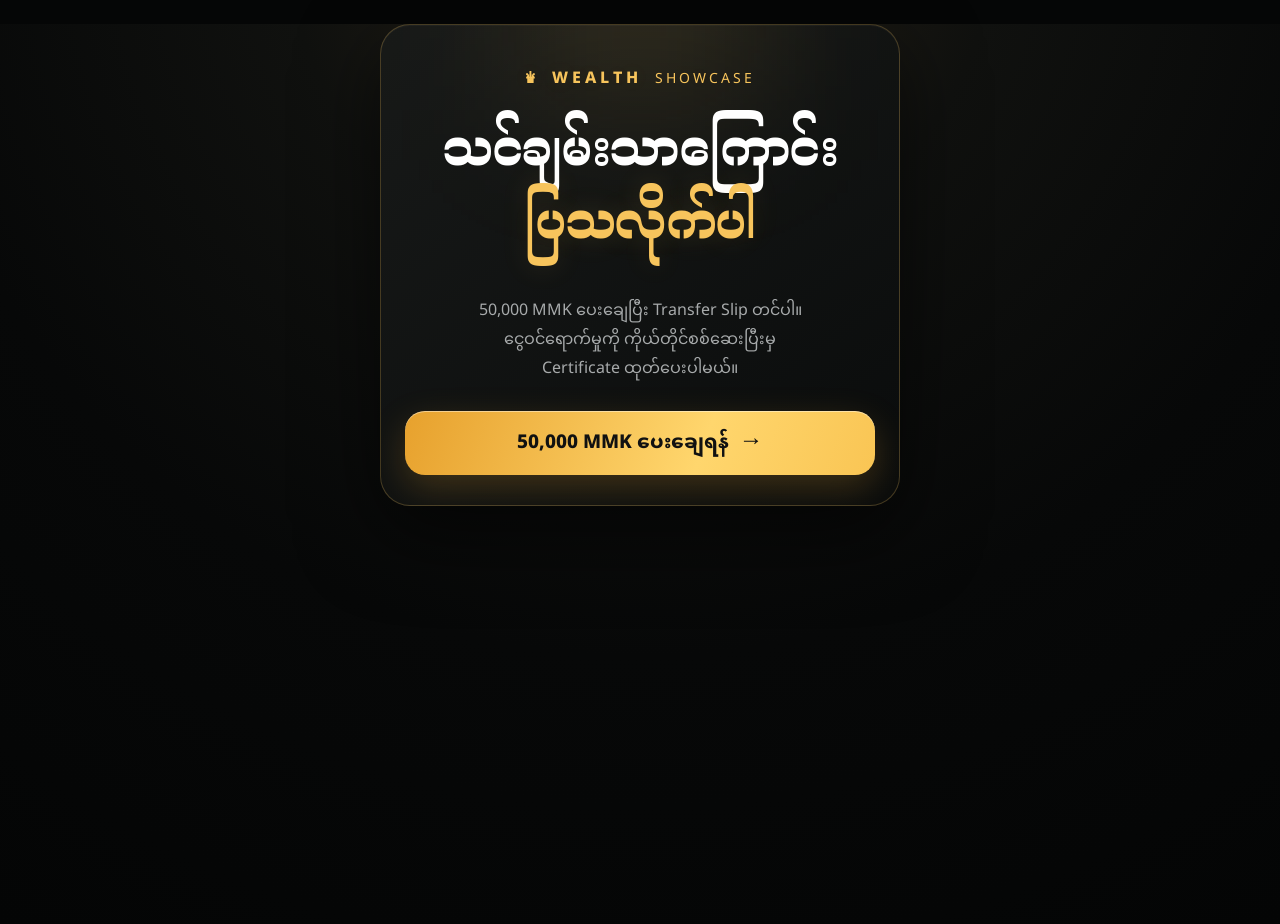
==== commit 3af198df: "Update index.html" ====
--- a/index.html
+++ b/index.html
@@ -17,35 +17,51 @@
 
   <title>Wealth Showcase</title>
 
-  <!-- Premium Myanmar Fonts -->
+
+  <!-- =========================================
+       PREMIUM MYANMAR FONTS
+  ========================================== -->
+
   <link
     href="https://fonts.googleapis.com/css2?family=Noto+Sans+Myanmar:wght@400;500;600;700;800&family=Noto+Serif+Myanmar:wght@600;700;800&display=swap"
     rel="stylesheet"
   >
 
+
   <!-- Main CSS -->
-  <link rel="stylesheet" href="/style.css">
+
+  <link
+    rel="stylesheet"
+    href="/style.css"
+  >
 
 </head>
 
 
 <body>
 
+
 <main class="wrap">
 
-  <!-- =========================
+
+  <!-- =========================================
        HERO
-  ========================== -->
+  ========================================== -->
 
   <section class="hero card">
 
+
     <div class="brand">
 
-      <span class="crown">♛</span>
+      <span class="crown">
+        ♛
+      </span>
 
       WEALTH
 
-      <span>SHOWCASE</span>
+      <span>
+        SHOWCASE
+      </span>
 
     </div>
 
@@ -54,7 +70,9 @@
 
       သင်ချမ်းသာကြောင်း<br>
 
-      <b>ပြသလိုက်ပါ</b>
+      <b>
+        ပြသလိုက်ပါ
+      </b>
 
     </h1>
 
@@ -69,6 +87,8 @@
 
     </p>
 
+
+    <!-- MAIN PAYMENT BUTTON -->
 
     <button
       type="button"
@@ -86,22 +106,116 @@
 
     </button>
 
+
   </section>
 
 
-  <!-- =========================
-       PAYMENT
-  ========================== -->
+
+  <!-- =========================================
+       PAYMENT SECTION
+  ========================================== -->
 
   <section
     id="pay"
     class="card payment-section"
   >
 
-    <div class="payment-header">
-
-      <div class="payment-badge">
-        SECURE PAYMENT
+
+    <!-- =======================================
+         PAYMENT METHOD SELECTOR
+    ======================================== -->
+
+    <div class="method-picker">
+
+
+      <div class="method-title">
+        ငွေပေးချေရန် ရွေးပါ
+      </div>
+
+
+      <div class="payment-methods">
+
+
+        <!-- ===================================
+             KBZ PAY
+        ==================================== -->
+
+        <button
+          type="button"
+          class="method-card active"
+          data-method="kbz"
+        >
+
+
+          <div class="method-logo">
+
+            <img
+              src="/kbzpay-logo.png"
+              alt="KBZPay"
+            >
+
+          </div>
+
+
+          <div class="method-name">
+            KBZPay
+          </div>
+
+
+        </button>
+
+
+
+        <!-- ===================================
+             WAVE MONEY
+        ==================================== -->
+
+        <button
+          type="button"
+          class="method-card"
+          data-method="wave"
+        >
+
+
+          <div class="method-logo">
+
+            <img
+              src="/wavepay-logo.png"
+              alt="Wave Money"
+            >
+
+          </div>
+
+
+          <div class="method-name">
+            Wave Money
+          </div>
+
+
+        </button>
+
+
+      </div>
+
+    </div>
+
+
+
+    <!-- =========================================
+         PAYMENT HEADER
+    ========================================== -->
+
+    <div
+      class="payment-header"
+      id="paymentHeader"
+    >
+
+
+      <div
+        class="payment-badge"
+        id="paymentBadge"
+      >
+        SECURE PAYMENT · KBZPAY
       </div>
 
 
@@ -110,37 +224,48 @@
       </h2>
 
 
-      <p>
-        အောက်ပါအချက်အလက်များအတိုင်း
+      <p id="paymentDescription">
+
+        အောက်ပါ KBZPay အချက်အလက်များအတိုင်း
         ငွေပေးချေပြီး Transfer Screenshot တင်ပါ။
+
       </p>
 
+
     </div>
 
 
-    <!-- =========================
+
+    <!-- =========================================
          TOTAL
-    ========================== -->
+    ========================================== -->
 
     <div class="total">
 
+
       <div class="total-label">
+
 
         <span class="total-icon">
           ◆
         </span>
 
+
         <div>
+
 
           <small>
             Total to pay
           </small>
 
+
           <strong>
             50,000 MMK
           </strong>
 
+
         </div>
+
 
       </div>
 
@@ -149,44 +274,54 @@
         ✓
       </div>
 
+
     </div>
 
 
-    <!-- =========================
+
+    <!-- =========================================
          PAYMENT INFORMATION
-    ========================== -->
+    ========================================== -->
 
     <div class="paybox">
 
 
-      <!-- Payment Method -->
+      <!-- PAYMENT METHOD -->
 
       <div class="payment-row">
+
 
         <span>
           Payment
         </span>
 
-        <b>
+
+        <b id="paymentMethod">
           KBZPay
         </b>
 
-      </div>
-
-
-      <!-- Account Number -->
+
+      </div>
+
+
+
+      <!-- ACCOUNT NUMBER -->
 
       <div class="payment-row account-row">
+
 
         <span>
           Account Number
         </span>
 
+
         <div class="account-value">
+
 
           <b id="acct">
             09693940585
           </b>
+
 
           <button
             type="button"
@@ -196,60 +331,80 @@
             Copy
           </button>
 
+
         </div>
 
-      </div>
-
-
-      <!-- Account Name -->
+
+      </div>
+
+
+
+      <!-- ACCOUNT NAME -->
 
       <div class="payment-row">
+
 
         <span>
           Account Name
         </span>
 
-        <b>
+
+        <b id="accountName">
           U SAI HTET MYAT THAW
         </b>
 
-      </div>
-
-
-      <!-- =========================
+
+      </div>
+
+
+
+      <!-- =======================================
            QR CODE
-      ========================== -->
+      ======================================== -->
 
       <div class="qrbox">
 
-        <div class="qr-title">
+
+        <div
+          class="qr-title"
+          id="qrTitle"
+        >
           KBZPay QR
         </div>
 
 
         <div class="qr-image-wrap">
 
+
           <img
+            id="qrImage"
             src="/kbzpay-qr.jpg"
             alt="KBZPay QR Code"
             class="qr-image"
           >
 
+
         </div>
 
 
-        <small>
-          KBZPay ဖြင့် Scan ပြီး 50,000 MMK ပေးချေပါ
+        <small id="qrNote">
+
+          KBZPay ဖြင့် Scan ပြီး
+          50,000 MMK ပေးချေပါ
+
         </small>
 
-      </div>
+
+      </div>
+
 
     </div>
 
 
-    <!-- =========================
+
+    <!-- =========================================
          FORM
-    ========================== -->
+    ========================================== -->
 
     <form
       id="payform"
@@ -257,12 +412,16 @@
     >
 
 
-      <!-- Full Name -->
+      <!-- FULL NAME -->
 
       <div class="form-group">
 
+
         <label for="name">
-          Full Name <span>*</span>
+
+          Full Name
+          <span>*</span>
+
         </label>
 
 
@@ -275,15 +434,21 @@
           placeholder="Certificate မှာထည့်မယ့် အမည်"
         >
 
-      </div>
-
-
-      <!-- Email -->
+
+      </div>
+
+
+
+      <!-- EMAIL -->
 
       <div class="form-group">
 
+
         <label for="email">
-          Email Address <span>*</span>
+
+          Email Address
+          <span>*</span>
+
         </label>
 
 
@@ -296,19 +461,26 @@
           placeholder="Certificate ပို့မယ့် Email"
         >
 
-      </div>
-
-
-      <!-- Transfer Slip -->
+
+      </div>
+
+
+
+      <!-- TRANSFER SCREENSHOT -->
 
       <div class="form-group">
 
+
         <label for="slip">
-          Transfer Screenshot <span>*</span>
+
+          Transfer Screenshot
+          <span>*</span>
+
         </label>
 
 
         <div class="upload-box">
+
 
           <div class="upload-icon">
             ↑
@@ -317,13 +489,16 @@
 
           <div class="upload-text">
 
+
             <strong>
               Transfer Slip ရွေးပါ
             </strong>
 
+
             <small>
               JPG, PNG, WEBP · 5MB အောက်
             </small>
+
 
           </div>
 
@@ -336,32 +511,40 @@
             required
           >
 
+
         </div>
 
-      </div>
-
-
-      <!-- Submit -->
+
+      </div>
+
+
+
+      <!-- SUBMIT BUTTON -->
 
       <button
         type="submit"
         class="cta wide"
       >
 
+
         <span class="btn-text">
           Payment တင်မည်
         </span>
 
+
         <span class="btn-arrow">
           →
         </span>
 
+
       </button>
 
+
     </form>
 
 
-    <!-- Message -->
+
+    <!-- MESSAGE -->
 
     <p
       id="msg"
@@ -369,19 +552,32 @@
       aria-live="polite"
     ></p>
 
+
   </section>
 
+
 </main>
 
 
-<!-- App JS -->
+
+<!-- =========================================
+     APP JS
+========================================== -->
 
 <script src="/app.js"></script>
 
 
-<!-- Payment Reveal -->
+
+<!-- =========================================
+     PAYMENT METHOD + REVEAL JS
+========================================== -->
 
 <script>
+
+
+/* =========================================
+   ELEMENTS
+========================================= */
 
 const payBtn =
   document.getElementById("payBtn");
@@ -389,43 +585,315 @@
 const paymentSection =
   document.getElementById("pay");
 
+const methodCards =
+  document.querySelectorAll(".method-card");
+
+
+/* =========================================
+   PAYMENT DATA
+========================================= */
+
+const paymentData = {
+
+
+  kbz: {
+
+    method: "KBZPay",
+
+    account: "09693940585",
+
+    name: "U SAI HTET MYAT THAW",
+
+    qr: "/kbzpay-qr.jpg",
+
+    qrTitle: "KBZPay QR",
+
+    note:
+      "KBZPay ဖြင့် Scan ပြီး 50,000 MMK ပေးချေပါ"
+
+  },
+
+
+  wave: {
+
+    method: "Wave Money",
+
+    account: "09699197474",
+
+    name: "Thaung Phyo Hlaing",
+
+    qr: "/wavepay-qr.jpg",
+
+    qrTitle: "Wave Money QR",
+
+    note:
+      "Wave Money ဖြင့် Scan ပြီး 50,000 MMK ပေးချေပါ"
+
+  }
+
+
+};
+
+
+
+/* =========================================
+   SELECTED PAYMENT
+========================================= */
+
+window.selectedPaymentMethod =
+  "KBZPay";
+
+
+
+/* =========================================
+   UPDATE PAYMENT INFORMATION
+========================================= */
+
+function updatePayment(method) {
+
+
+  const data =
+    paymentData[method];
+
+
+  if (!data) {
+    return;
+  }
+
+
+  /* Save selected payment method */
+
+  window.selectedPaymentMethod =
+    data.method;
+
+
+
+  /* Payment Method */
+
+  document
+    .getElementById("paymentMethod")
+    .textContent =
+    data.method;
+
+
+
+  /* Account Number */
+
+  document
+    .getElementById("acct")
+    .textContent =
+    data.account;
+
+
+
+  /* Account Name */
+
+  document
+    .getElementById("accountName")
+    .textContent =
+    data.name;
+
+
+
+  /* QR Title */
+
+  document
+    .getElementById("qrTitle")
+    .textContent =
+    data.qrTitle;
+
+
+
+  /* QR Image */
+
+  const qrImage =
+    document.getElementById("qrImage");
+
+
+  qrImage.src =
+    data.qr;
+
+
+  qrImage.alt =
+    data.qrTitle;
+
+
+
+  /* QR Description */
+
+  document
+    .getElementById("qrNote")
+    .textContent =
+    data.note;
+
+
+
+  /* Header Badge */
+
+  document
+    .getElementById("paymentBadge")
+    .textContent =
+    "SECURE PAYMENT · " +
+    data.method.toUpperCase();
+
+
+
+  /* Header Description */
+
+  document
+    .getElementById("paymentDescription")
+    .textContent =
+    "အောက်ပါ " +
+    data.method +
+    " အချက်အလက်များအတိုင်း ငွေပေးချေပြီး Transfer Screenshot တင်ပါ။";
+
+
+
+  /* Refresh payment box animation */
+
+  const paybox =
+    document.querySelector(".paybox");
+
+
+  paybox.style.animation =
+    "none";
+
+
+  void paybox.offsetWidth;
+
+
+  paybox.style.animation =
+    "contentUp .45s cubic-bezier(.2,.8,.2,1)";
+
+
+}
+
+
+
+/* =========================================
+   MAIN PAYMENT BUTTON
+========================================= */
 
 payBtn.addEventListener("click", () => {
 
-  /* Remove browser tap/focus effect */
+
+  /* Remove focus */
 
   payBtn.blur();
 
 
-  /* Restart button animation */
-
-  payBtn.classList.remove("clicked");
+  /* Restart click animation */
+
+  payBtn.classList.remove(
+    "clicked"
+  );
+
 
   void payBtn.offsetWidth;
 
-  payBtn.classList.add("clicked");
-
-
-  /* Show payment section */
+
+  payBtn.classList.add(
+    "clicked"
+  );
+
+
+
+  /* Reveal payment section */
 
   setTimeout(() => {
 
-    paymentSection.classList.add("show");
-
+
+    paymentSection.classList.add(
+      "show"
+    );
+
+
+
+    /* Scroll to payment */
 
     setTimeout(() => {
 
+
       paymentSection.scrollIntoView({
+
         behavior: "smooth",
+
         block: "start"
+
       });
 
+
     }, 150);
 
+
   }, 420);
 
+
 });
 
+
+
+/* =========================================
+   PAYMENT METHOD SELECT
+========================================= */
+
+methodCards.forEach((card) => {
+
+
+  card.addEventListener(
+    "click",
+    () => {
+
+
+      /* Remove active */
+
+      methodCards.forEach((item) => {
+
+        item.classList.remove(
+          "active"
+        );
+
+      });
+
+
+
+      /* Add active */
+
+      card.classList.add(
+        "active"
+      );
+
+
+
+      /* Get method */
+
+      const method =
+        card.dataset.method;
+
+
+
+      /* Update */
+
+      updatePayment(
+        method
+      );
+
+
+    }
+  );
+
+
+});
+
+
+
+/* =========================================
+   DEFAULT PAYMENT
+========================================= */
+
+updatePayment("kbz");
+
+
 </script>
 
 
--- a/style.css
+++ b/style.css
@@ -1561,3 +1561,27 @@
   }
 
 }
+
+body {
+  font-family:
+    "Noto Sans Myanmar",
+    sans-serif;
+}
+
+.hero h1,
+.hero h1 b {
+  font-family:
+    "Noto Serif Myanmar",
+    "Noto Sans Myanmar",
+    sans-serif;
+
+  font-weight: 800;
+}
+
+.hero p,
+.payment-section,
+#payform {
+  font-family:
+    "Noto Sans Myanmar",
+    sans-serif;
+}
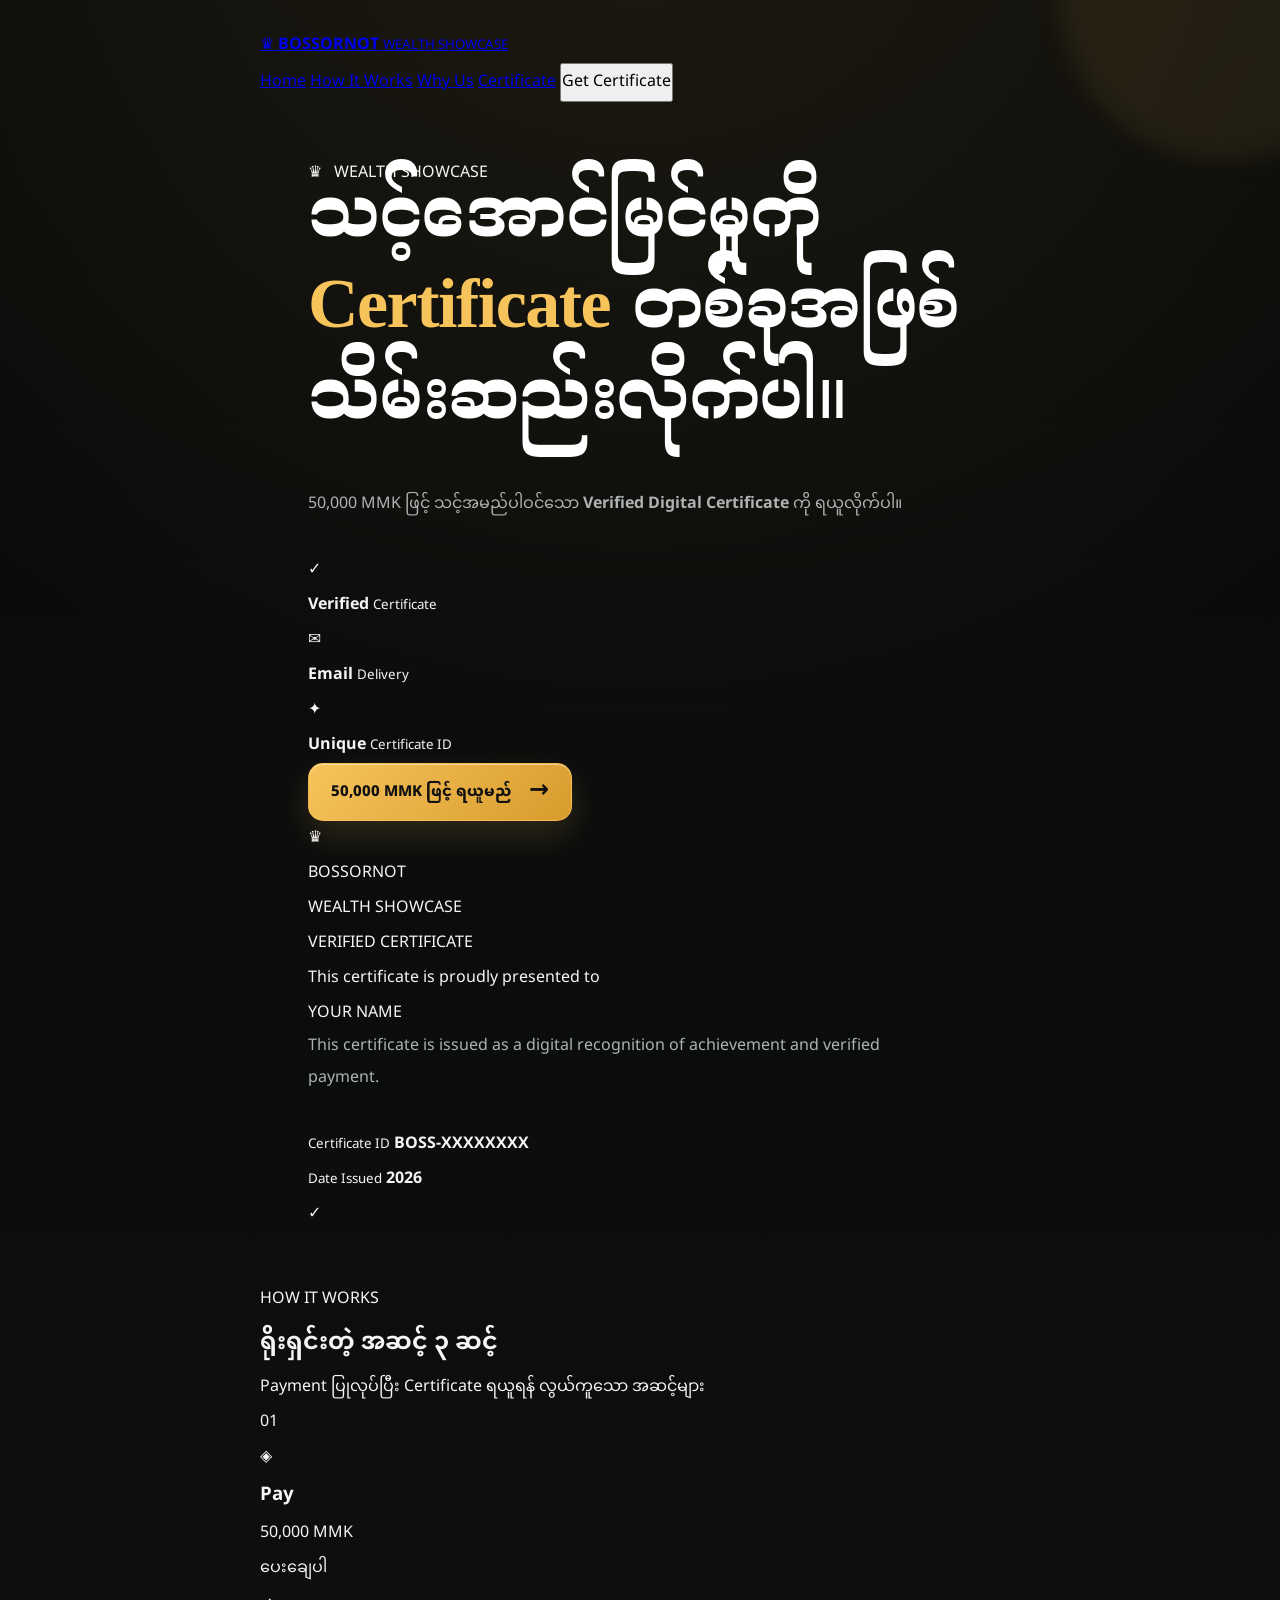
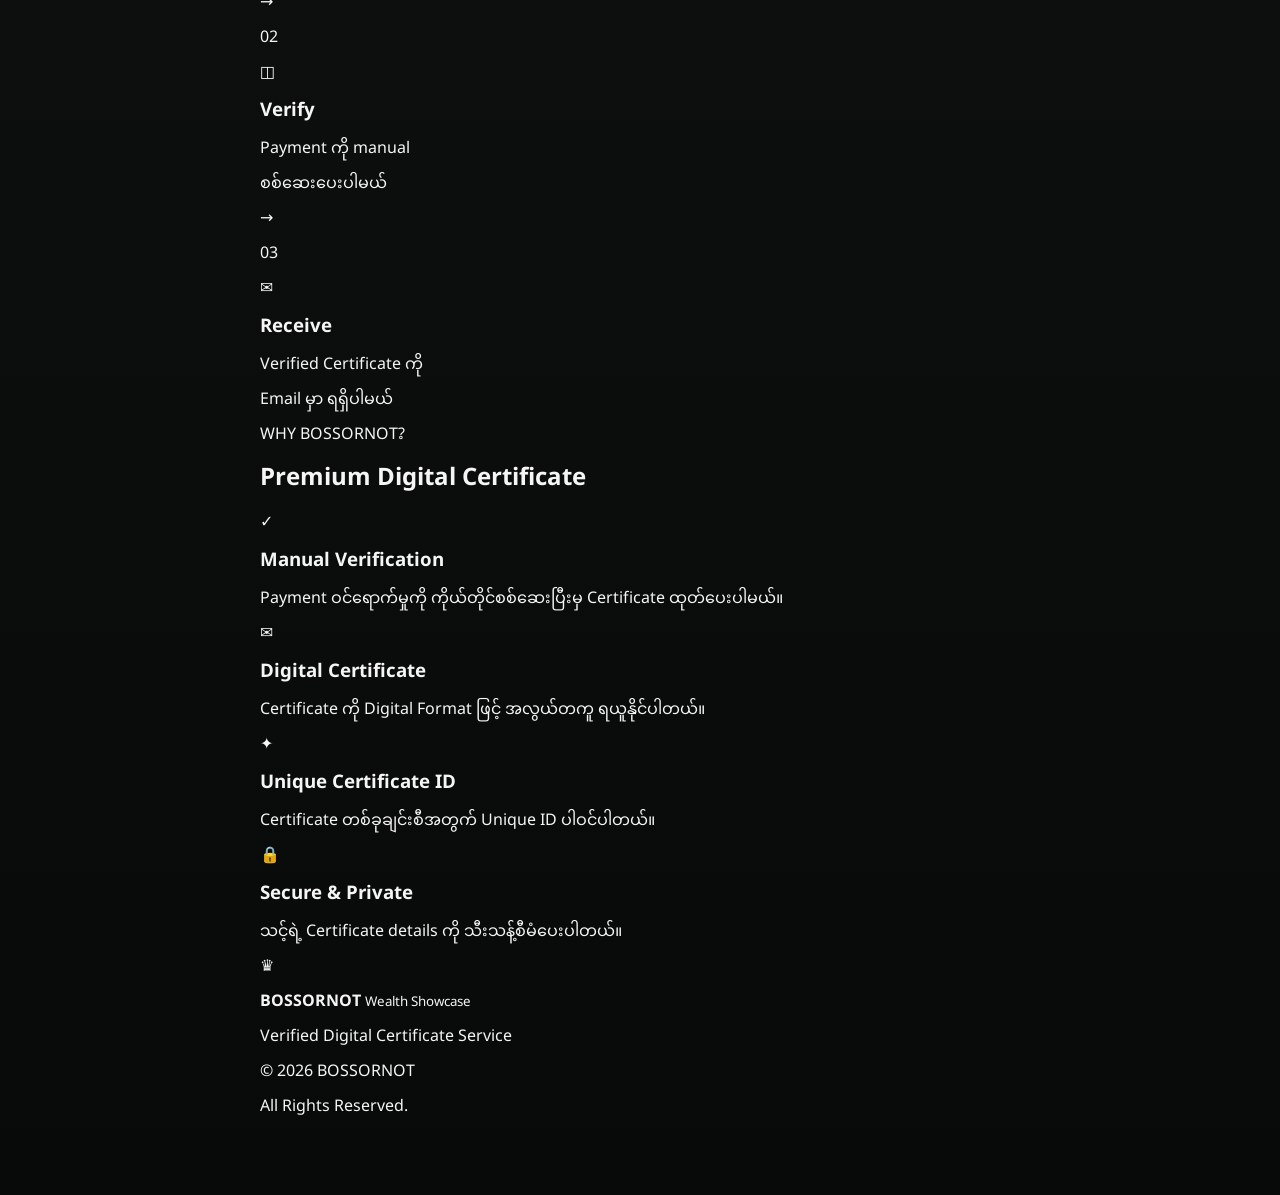
==== commit 980f1a1b: "Update index.html" ====
--- a/index.html
+++ b/index.html
@@ -2,7 +2,6 @@
 <html lang="my">
 
 <head>
-
   <meta charset="utf-8">
 
   <meta
@@ -15,100 +14,395 @@
     content="#080909"
   >
 
-  <title>Wealth Showcase</title>
-
-
-  <!-- =========================================
-       PREMIUM MYANMAR FONTS
-  ========================================== -->
-
+  <meta
+    name="description"
+    content="BOSSORNOT — Verified Digital Certificate Service"
+  >
+
+  <title>BOSSORNOT — Wealth Showcase</title>
+
+  <!-- Myanmar Fonts -->
   <link
     href="https://fonts.googleapis.com/css2?family=Noto+Sans+Myanmar:wght@400;500;600;700;800&family=Noto+Serif+Myanmar:wght@600;700;800&display=swap"
     rel="stylesheet"
   >
 
-
   <!-- Main CSS -->
-
-  <link
-    rel="stylesheet"
-    href="/style.css"
-  >
-
+  <link rel="stylesheet" href="/style.css">
 </head>
 
-
 <body>
 
-
 <main class="wrap">
+
+  <!-- =========================================
+       HEADER
+  ========================================== -->
+
+  <header class="topbar">
+
+    <a href="/" class="logo">
+      <span class="logo-crown">♛</span>
+
+      <span>
+        <strong>BOSSORNOT</strong>
+        <small>WEALTH SHOWCASE</small>
+      </span>
+    </a>
+
+    <nav class="nav">
+      <a href="#home">Home</a>
+      <a href="#how">How It Works</a>
+      <a href="#why">Why Us</a>
+      <a href="#certificate">Certificate</a>
+
+      <button
+        type="button"
+        class="nav-cta"
+        onclick="document.getElementById('payBtn').click()"
+      >
+        Get Certificate
+      </button>
+    </nav>
+
+  </header>
 
 
   <!-- =========================================
        HERO
   ========================================== -->
 
-  <section class="hero card">
-
-
-    <div class="brand">
-
-      <span class="crown">
-        ♛
-      </span>
-
-      WEALTH
-
-      <span>
-        SHOWCASE
-      </span>
-
-    </div>
-
-
-    <h1>
-
-      သင်ချမ်းသာကြောင်း<br>
-
-      <b>
-        ပြသလိုက်ပါ
-      </b>
-
-    </h1>
-
-
-    <p>
-
-      50,000 MMK ပေးချေပြီး Transfer Slip တင်ပါ။<br>
-
-      ငွေဝင်ရောက်မှုကို ကိုယ်တိုင်စစ်ဆေးပြီးမှ<br>
-
-      Certificate ထုတ်ပေးပါမယ်။
-
-    </p>
-
-
-    <!-- MAIN PAYMENT BUTTON -->
-
-    <button
-      type="button"
-      class="cta"
-      id="payBtn"
+  <section class="hero premium-card" id="home">
+
+    <div class="hero-content">
+
+      <div class="eyebrow">
+        ♛ &nbsp; WEALTH SHOWCASE
+      </div>
+
+      <h1>
+        သင့်အောင်မြင်မှုကို<br>
+        <b>Certificate</b> တစ်ခုအဖြစ်<br>
+        သိမ်းဆည်းလိုက်ပါ။
+      </h1>
+
+      <p class="hero-description">
+        50,000 MMK ဖြင့် သင့်အမည်ပါဝင်သော
+        <strong>Verified Digital Certificate</strong>
+        ကို ရယူလိုက်ပါ။
+      </p>
+
+      <div class="hero-features">
+
+        <div class="hero-feature">
+          <span>✓</span>
+          <div>
+            <strong>Verified</strong>
+            <small>Certificate</small>
+          </div>
+        </div>
+
+        <div class="hero-feature">
+          <span>✉</span>
+          <div>
+            <strong>Email</strong>
+            <small>Delivery</small>
+          </div>
+        </div>
+
+        <div class="hero-feature">
+          <span>✦</span>
+          <div>
+            <strong>Unique</strong>
+            <small>Certificate ID</small>
+          </div>
+        </div>
+
+      </div>
+
+      <button
+        type="button"
+        class="cta"
+        id="payBtn"
+      >
+        <span class="btn-text">
+          50,000 MMK ဖြင့် ရယူမည်
+        </span>
+
+        <span class="btn-arrow">→</span>
+      </button>
+
+    </div>
+
+
+    <!-- CERTIFICATE PREVIEW -->
+
+    <div
+      class="certificate-preview"
+      id="certificate"
     >
 
-      <span class="btn-text">
-        50,000 MMK ပေးချေရန်
-      </span>
-
-      <span class="btn-arrow">
+      <div class="certificate-card">
+
+        <div class="certificate-border">
+
+          <div class="certificate-crown">
+            ♛
+          </div>
+
+          <div class="certificate-brand">
+            BOSSORNOT
+          </div>
+
+          <div class="certificate-sub">
+            WEALTH SHOWCASE
+          </div>
+
+          <div class="certificate-title">
+            VERIFIED CERTIFICATE
+          </div>
+
+          <div class="certificate-present">
+            This certificate is proudly presented to
+          </div>
+
+          <div class="certificate-name">
+            YOUR NAME
+          </div>
+
+          <div class="certificate-line"></div>
+
+          <p>
+            This certificate is issued as a
+            digital recognition of achievement
+            and verified payment.
+          </p>
+
+          <div class="certificate-meta">
+
+            <div>
+              <small>Certificate ID</small>
+              <strong>BOSS-XXXXXXXX</strong>
+            </div>
+
+            <div>
+              <small>Date Issued</small>
+              <strong>2026</strong>
+            </div>
+
+          </div>
+
+          <div class="verified-seal">
+            ✓
+          </div>
+
+        </div>
+
+      </div>
+
+    </div>
+
+  </section>
+
+
+  <!-- =========================================
+       HOW IT WORKS
+  ========================================== -->
+
+  <section
+    class="info-section premium-card"
+    id="how"
+  >
+
+    <div class="section-heading">
+
+      <span>HOW IT WORKS</span>
+
+      <h2>
+        ရိုးရှင်းတဲ့ အဆင့် ၃ ဆင့်
+      </h2>
+
+      <p>
+        Payment ပြုလုပ်ပြီး Certificate ရယူရန်
+        လွယ်ကူသော အဆင့်များ
+      </p>
+
+    </div>
+
+
+    <div class="steps">
+
+      <div class="step">
+
+        <div class="step-number">
+          01
+        </div>
+
+        <div class="step-icon">
+          ◈
+        </div>
+
+        <h3>Pay</h3>
+
+        <p>
+          50,000 MMK<br>
+          ပေးချေပါ
+        </p>
+
+      </div>
+
+
+      <div class="step-arrow">
         →
-      </span>
-
-    </button>
-
+      </div>
+
+
+      <div class="step">
+
+        <div class="step-number">
+          02
+        </div>
+
+        <div class="step-icon">
+          ◫
+        </div>
+
+        <h3>Verify</h3>
+
+        <p>
+          Payment ကို manual<br>
+          စစ်ဆေးပေးပါမယ်
+        </p>
+
+      </div>
+
+
+      <div class="step-arrow">
+        →
+      </div>
+
+
+      <div class="step">
+
+        <div class="step-number">
+          03
+        </div>
+
+        <div class="step-icon">
+          ✉
+        </div>
+
+        <h3>Receive</h3>
+
+        <p>
+          Verified Certificate ကို<br>
+          Email မှာ ရရှိပါမယ်
+        </p>
+
+      </div>
+
+    </div>
 
   </section>
 
+
+  <!-- =========================================
+       WHY BOSSORNOT
+  ========================================== -->
+
+  <section
+    class="info-section premium-card"
+    id="why"
+  >
+
+    <div class="section-heading">
+
+      <span>WHY BOSSORNOT?</span>
+
+      <h2>
+        Premium Digital Certificate
+      </h2>
+
+    </div>
+
+
+    <div class="benefits">
+
+      <div class="benefit">
+
+        <div class="benefit-icon">
+          ✓
+        </div>
+
+        <div>
+          <h3>Manual Verification</h3>
+
+          <p>
+            Payment ဝင်ရောက်မှုကို
+            ကိုယ်တိုင်စစ်ဆေးပြီးမှ
+            Certificate ထုတ်ပေးပါမယ်။
+          </p>
+        </div>
+
+      </div>
+
+
+      <div class="benefit">
+
+        <div class="benefit-icon">
+          ✉
+        </div>
+
+        <div>
+          <h3>Digital Certificate</h3>
+
+          <p>
+            Certificate ကို Digital Format
+            ဖြင့် အလွယ်တကူ ရယူနိုင်ပါတယ်။
+          </p>
+        </div>
+
+      </div>
+
+
+      <div class="benefit">
+
+        <div class="benefit-icon">
+          ✦
+        </div>
+
+        <div>
+          <h3>Unique Certificate ID</h3>
+
+          <p>
+            Certificate တစ်ခုချင်းစီအတွက်
+            Unique ID ပါဝင်ပါတယ်။
+          </p>
+        </div>
+
+      </div>
+
+
+      <div class="benefit">
+
+        <div class="benefit-icon">
+          🔒
+        </div>
+
+        <div>
+          <h3>Secure & Private</h3>
+
+          <p>
+            သင့်ရဲ့ Certificate details
+            ကို သီးသန့်စီမံပေးပါတယ်။
+          </p>
+        </div>
+
+      </div>
+
+    </div>
+
+  </section>
 
 
   <!-- =========================================
@@ -120,25 +414,36 @@
     class="card payment-section"
   >
 
-
-    <!-- =======================================
-         PAYMENT METHOD SELECTOR
-    ======================================== -->
+    <div class="payment-intro">
+
+      <div
+        class="payment-badge"
+        id="paymentBadge"
+      >
+        SECURE PAYMENT · KBZPAY
+      </div>
+
+      <h2>
+        Complete <span>your payment</span>
+      </h2>
+
+      <p id="paymentDescription">
+        အောက်ပါ KBZPay အချက်အလက်များအတိုင်း
+        ငွေပေးချေပြီး Transfer Screenshot တင်ပါ။
+      </p>
+
+    </div>
+
+
+    <!-- PAYMENT METHOD -->
 
     <div class="method-picker">
-
 
       <div class="method-title">
         ငွေပေးချေရန် ရွေးပါ
       </div>
 
-
       <div class="payment-methods">
-
-
-        <!-- ===================================
-             KBZ PAY
-        ==================================== -->
 
         <button
           type="button"
@@ -146,29 +451,19 @@
           data-method="kbz"
         >
 
-
           <div class="method-logo">
-
             <img
               src="/kbzpay-logo.png"
               alt="KBZPay"
             >
-
-          </div>
-
+          </div>
 
           <div class="method-name">
             KBZPay
           </div>
 
-
         </button>
 
-
-
-        <!-- ===================================
-             WAVE MONEY
-        ==================================== -->
 
         <button
           type="button"
@@ -176,396 +471,335 @@
           data-method="wave"
         >
 
-
           <div class="method-logo">
-
             <img
               src="/wavepay-logo.png"
               alt="Wave Money"
             >
-
-          </div>
-
+          </div>
 
           <div class="method-name">
             Wave Money
           </div>
 
-
         </button>
 
-
-      </div>
-
-    </div>
-
-
-
-    <!-- =========================================
-         PAYMENT HEADER
-    ========================================== -->
-
-    <div
-      class="payment-header"
-      id="paymentHeader"
-    >
-
-
-      <div
-        class="payment-badge"
-        id="paymentBadge"
-      >
-        SECURE PAYMENT · KBZPAY
-      </div>
-
-
-      <h2>
-        Complete your payment
-      </h2>
-
-
-      <p id="paymentDescription">
-
-        အောက်ပါ KBZPay အချက်အလက်များအတိုင်း
-        ငွေပေးချေပြီး Transfer Screenshot တင်ပါ။
-
-      </p>
-
-
-    </div>
-
-
-
-    <!-- =========================================
-         TOTAL
-    ========================================== -->
-
-    <div class="total">
-
-
-      <div class="total-label">
-
-
-        <span class="total-icon">
-          ◆
-        </span>
-
-
-        <div>
-
-
-          <small>
-            Total to pay
+      </div>
+
+    </div>
+
+
+    <!-- PAYMENT CONTENT -->
+
+    <div class="payment-grid">
+
+
+      <!-- LEFT -->
+
+      <div class="payment-details">
+
+        <div class="total">
+
+          <div>
+
+            <small>
+              TOTAL TO PAY
+            </small>
+
+            <strong>
+              50,000 MMK
+            </strong>
+
+          </div>
+
+          <span class="verified-badge">
+            ✓
+          </span>
+
+        </div>
+
+
+        <div class="paybox">
+
+          <div class="payment-row">
+
+            <span>
+              Payment
+            </span>
+
+            <b id="paymentMethod">
+              KBZPay
+            </b>
+
+          </div>
+
+
+          <div class="payment-row account-row">
+
+            <span>
+              Account Number
+            </span>
+
+            <div class="account-value">
+
+              <b id="acct">
+                09693940585
+              </b>
+
+              <button
+                type="button"
+                class="copy-btn"
+                onclick="copyText('acct')"
+              >
+                Copy
+              </button>
+
+            </div>
+
+          </div>
+
+
+          <div class="payment-row">
+
+            <span>
+              Account Name
+            </span>
+
+            <b id="accountName">
+              U SAI HTET MYAT THAW
+            </b>
+
+          </div>
+
+        </div>
+
+
+        <!-- QR -->
+
+        <div class="qrbox">
+
+          <div
+            class="qr-title"
+            id="qrTitle"
+          >
+            KBZPay QR
+          </div>
+
+          <div class="qr-image-wrap">
+
+            <img
+              id="qrImage"
+              src="/kbzpay-qr.jpg"
+              alt="KBZPay QR Code"
+              class="qr-image"
+            >
+
+          </div>
+
+          <small id="qrNote">
+            KBZPay ဖြင့် Scan ပြီး
+            50,000 MMK ပေးချေပါ
           </small>
 
-
-          <strong>
-            50,000 MMK
-          </strong>
-
-
-        </div>
-
-
-      </div>
-
-
-      <div class="verified-badge">
-        ✓
-      </div>
-
-
-    </div>
-
-
-
-    <!-- =========================================
-         PAYMENT INFORMATION
-    ========================================== -->
-
-    <div class="paybox">
-
-
-      <!-- PAYMENT METHOD -->
-
-      <div class="payment-row">
-
-
-        <span>
-          Payment
-        </span>
-
-
-        <b id="paymentMethod">
-          KBZPay
-        </b>
-
-
-      </div>
-
-
-
-      <!-- ACCOUNT NUMBER -->
-
-      <div class="payment-row account-row">
-
-
-        <span>
-          Account Number
-        </span>
-
-
-        <div class="account-value">
-
-
-          <b id="acct">
-            09693940585
-          </b>
-
+        </div>
+
+      </div>
+
+
+      <!-- RIGHT FORM -->
+
+      <div class="certificate-form">
+
+        <div class="form-heading">
+
+          <span>▣</span>
+
+          <div>
+            <strong>
+              Your Certificate Details
+            </strong>
+
+            <small>
+              Certificate အတွက် အချက်အလက်များ
+            </small>
+          </div>
+
+        </div>
+
+
+        <form
+          id="payform"
+          autocomplete="on"
+        >
+
+          <!-- NAME -->
+
+          <div class="form-group">
+
+            <label for="name">
+              Full Name
+              <span>*</span>
+            </label>
+
+            <input
+              id="name"
+              name="name"
+              type="text"
+              autocomplete="name"
+              required
+              placeholder="Certificate မှာထည့်မယ့် အမည်"
+            >
+
+          </div>
+
+
+          <!-- EMAIL -->
+
+          <div class="form-group">
+
+            <label for="email">
+              Email Address
+              <span>*</span>
+            </label>
+
+            <input
+              id="email"
+              name="email"
+              type="email"
+              autocomplete="email"
+              required
+              placeholder="Certificate ပို့မယ့် Email"
+            >
+
+          </div>
+
+
+          <!-- SLIP -->
+
+          <div class="form-group">
+
+            <label for="slip">
+              Transfer Screenshot
+              <span>*</span>
+            </label>
+
+            <div class="upload-box">
+
+              <div class="upload-icon">
+                ↑
+              </div>
+
+              <div class="upload-text">
+
+                <strong>
+                  Transfer Slip ရွေးပါ
+                </strong>
+
+                <small>
+                  JPG, PNG, WEBP · 5MB အောက်
+                </small>
+
+              </div>
+
+              <input
+                id="slip"
+                name="slip"
+                type="file"
+                accept="image/png,image/jpeg,image/webp"
+                required
+              >
+
+            </div>
+
+          </div>
+
+
+          <!-- SUBMIT -->
 
           <button
-            type="button"
-            class="copy-btn"
-            onclick="copyText('acct')"
+            type="submit"
+            class="cta wide"
           >
-            Copy
+
+            <span class="btn-text">
+              Payment တင်မည်
+            </span>
+
+            <span class="btn-arrow">
+              →
+            </span>
+
           </button>
 
-
-        </div>
-
-
-      </div>
-
-
-
-      <!-- ACCOUNT NAME -->
-
-      <div class="payment-row">
-
-
-        <span>
-          Account Name
-        </span>
-
-
-        <b id="accountName">
-          U SAI HTET MYAT THAW
-        </b>
-
-
-      </div>
-
-
-
-      <!-- =======================================
-           QR CODE
-      ======================================== -->
-
-      <div class="qrbox">
-
-
-        <div
-          class="qr-title"
-          id="qrTitle"
-        >
-          KBZPay QR
-        </div>
-
-
-        <div class="qr-image-wrap">
-
-
-          <img
-            id="qrImage"
-            src="/kbzpay-qr.jpg"
-            alt="KBZPay QR Code"
-            class="qr-image"
-          >
-
-
-        </div>
-
-
-        <small id="qrNote">
-
-          KBZPay ဖြင့် Scan ပြီး
-          50,000 MMK ပေးချေပါ
-
+        </form>
+
+
+        <p
+          id="msg"
+          class="msg"
+          aria-live="polite"
+        ></p>
+
+      </div>
+
+    </div>
+
+  </section>
+
+
+  <!-- =========================================
+       FOOTER
+  ========================================== -->
+
+  <footer class="footer">
+
+    <div class="footer-brand">
+
+      <span class="logo-crown">
+        ♛
+      </span>
+
+      <div>
+
+        <strong>
+          BOSSORNOT
+        </strong>
+
+        <small>
+          Wealth Showcase
         </small>
 
-
-      </div>
-
-
-    </div>
-
-
-
-    <!-- =========================================
-         FORM
-    ========================================== -->
-
-    <form
-      id="payform"
-      autocomplete="on"
-    >
-
-
-      <!-- FULL NAME -->
-
-      <div class="form-group">
-
-
-        <label for="name">
-
-          Full Name
-          <span>*</span>
-
-        </label>
-
-
-        <input
-          id="name"
-          name="name"
-          type="text"
-          autocomplete="name"
-          required
-          placeholder="Certificate မှာထည့်မယ့် အမည်"
-        >
-
-
-      </div>
-
-
-
-      <!-- EMAIL -->
-
-      <div class="form-group">
-
-
-        <label for="email">
-
-          Email Address
-          <span>*</span>
-
-        </label>
-
-
-        <input
-          id="email"
-          name="email"
-          type="email"
-          autocomplete="email"
-          required
-          placeholder="Certificate ပို့မယ့် Email"
-        >
-
-
-      </div>
-
-
-
-      <!-- TRANSFER SCREENSHOT -->
-
-      <div class="form-group">
-
-
-        <label for="slip">
-
-          Transfer Screenshot
-          <span>*</span>
-
-        </label>
-
-
-        <div class="upload-box">
-
-
-          <div class="upload-icon">
-            ↑
-          </div>
-
-
-          <div class="upload-text">
-
-
-            <strong>
-              Transfer Slip ရွေးပါ
-            </strong>
-
-
-            <small>
-              JPG, PNG, WEBP · 5MB အောက်
-            </small>
-
-
-          </div>
-
-
-          <input
-            id="slip"
-            name="slip"
-            type="file"
-            accept="image/png,image/jpeg,image/webp"
-            required
-          >
-
-
-        </div>
-
-
-      </div>
-
-
-
-      <!-- SUBMIT BUTTON -->
-
-      <button
-        type="submit"
-        class="cta wide"
-      >
-
-
-        <span class="btn-text">
-          Payment တင်မည်
-        </span>
-
-
-        <span class="btn-arrow">
-          →
-        </span>
-
-
-      </button>
-
-
-    </form>
-
-
-
-    <!-- MESSAGE -->
-
-    <p
-      id="msg"
-      class="msg"
-      aria-live="polite"
-    ></p>
-
-
-  </section>
-
+      </div>
+
+    </div>
+
+
+    <div class="footer-center">
+
+      <span>
+        Verified Digital Certificate Service
+      </span>
+
+    </div>
+
+
+    <div class="footer-copy">
+
+      © 2026 BOSSORNOT<br>
+      All Rights Reserved.
+
+    </div>
+
+  </footer>
 
 </main>
 
 
-
 <!-- =========================================
-     APP JS
+     EXISTING APP JS
 ========================================== -->
 
 <script src="/app.js"></script>
-
 
 
 <!-- =========================================
@@ -574,11 +808,6 @@
 
 <script>
 
-
-/* =========================================
-   ELEMENTS
-========================================= */
-
 const payBtn =
   document.getElementById("payBtn");
 
@@ -589,12 +818,7 @@
   document.querySelectorAll(".method-card");
 
 
-/* =========================================
-   PAYMENT DATA
-========================================= */
-
 const paymentData = {
-
 
   kbz: {
 
@@ -631,44 +855,24 @@
 
   }
 
-
 };
 
-
-
-/* =========================================
-   SELECTED PAYMENT
-========================================= */
 
 window.selectedPaymentMethod =
   "KBZPay";
 
 
-
-/* =========================================
-   UPDATE PAYMENT INFORMATION
-========================================= */
-
 function updatePayment(method) {
-
 
   const data =
     paymentData[method];
 
-
-  if (!data) {
-    return;
-  }
-
-
-  /* Save selected payment method */
+  if (!data) return;
+
 
   window.selectedPaymentMethod =
     data.method;
 
-
-
-  /* Payment Method */
 
   document
     .getElementById("paymentMethod")
@@ -676,36 +880,24 @@
     data.method;
 
 
-
-  /* Account Number */
-
   document
     .getElementById("acct")
     .textContent =
     data.account;
 
 
-
-  /* Account Name */
-
   document
     .getElementById("accountName")
     .textContent =
     data.name;
 
 
-
-  /* QR Title */
-
   document
     .getElementById("qrTitle")
     .textContent =
     data.qrTitle;
 
 
-
-  /* QR Image */
-
   const qrImage =
     document.getElementById("qrImage");
 
@@ -717,18 +909,12 @@
   qrImage.alt =
     data.qrTitle;
 
-
-
-  /* QR Description */
 
   document
     .getElementById("qrNote")
     .textContent =
     data.note;
 
-
-
-  /* Header Badge */
 
   document
     .getElementById("paymentBadge")
@@ -736,9 +922,6 @@
     "SECURE PAYMENT · " +
     data.method.toUpperCase();
 
-
-
-  /* Header Description */
 
   document
     .getElementById("paymentDescription")
@@ -747,156 +930,64 @@
     data.method +
     " အချက်အလက်များအတိုင်း ငွေပေးချေပြီး Transfer Screenshot တင်ပါ။";
 
-
-
-  /* Refresh payment box animation */
-
-  const paybox =
-    document.querySelector(".paybox");
-
-
-  paybox.style.animation =
-    "none";
-
-
-  void paybox.offsetWidth;
-
-
-  paybox.style.animation =
-    "contentUp .45s cubic-bezier(.2,.8,.2,1)";
-
-
 }
 
 
-
-/* =========================================
-   MAIN PAYMENT BUTTON
-========================================= */
-
 payBtn.addEventListener("click", () => {
 
-
-  /* Remove focus */
-
   payBtn.blur();
 
-
-  /* Restart click animation */
-
-  payBtn.classList.remove(
-    "clicked"
-  );
-
+  payBtn.classList.remove("clicked");
 
   void payBtn.offsetWidth;
 
-
-  payBtn.classList.add(
-    "clicked"
-  );
-
-
-
-  /* Reveal payment section */
+  payBtn.classList.add("clicked");
+
 
   setTimeout(() => {
 
-
-    paymentSection.classList.add(
-      "show"
-    );
-
-
-
-    /* Scroll to payment */
+    paymentSection.classList.add("show");
 
     setTimeout(() => {
 
-
       paymentSection.scrollIntoView({
-
         behavior: "smooth",
-
         block: "start"
-
       });
 
-
     }, 150);
 
-
   }, 420);
 
-
 });
 
 
-
-/* =========================================
-   PAYMENT METHOD SELECT
-========================================= */
-
 methodCards.forEach((card) => {
 
-
-  card.addEventListener(
-    "click",
-    () => {
-
-
-      /* Remove active */
-
-      methodCards.forEach((item) => {
-
-        item.classList.remove(
-          "active"
-        );
-
-      });
-
-
-
-      /* Add active */
-
-      card.classList.add(
-        "active"
-      );
-
-
-
-      /* Get method */
-
-      const method =
-        card.dataset.method;
-
-
-
-      /* Update */
-
-      updatePayment(
-        method
-      );
-
-
-    }
-  );
-
+  card.addEventListener("click", () => {
+
+    methodCards.forEach((item) => {
+      item.classList.remove("active");
+    });
+
+
+    card.classList.add("active");
+
+
+    const method =
+      card.dataset.method;
+
+
+    updatePayment(method);
+
+  });
 
 });
 
 
-
-/* =========================================
-   DEFAULT PAYMENT
-========================================= */
-
 updatePayment("kbz");
 
-
 </script>
 
-
 </body>
-
 </html>
--- a/style.css
+++ b/style.css
@@ -1,1587 +1,989 @@
-/* =========================================================
-   BOSSORNOT / WEALTH SHOWCASE
-   Premium Mobile UI
-========================================================= */
+@import url('https://fonts.googleapis.com/css2?family=Noto+Sans+Myanmar:wght@400;500;600;700;800&family=Noto+Serif+Myanmar:wght@600;700;800&display=swap');
 
 * {
+  margin: 0;
+  padding: 0;
   box-sizing: border-box;
-  -webkit-tap-highlight-color: transparent;
 }
 
 html {
   scroll-behavior: smooth;
-  background: #050606;
+  background: #080909;
 }
 
 body {
-  margin: 0;
   min-height: 100vh;
-
   background:
-    radial-gradient(
-      circle at 50% -12%,
-      #292318 0%,
-      #10110f 30%,
-      #070808 62%,
-      #040505 100%
-    );
-
-  color: #fff;
-
-  font-family:
-    Arial,
-    "Noto Sans Myanmar",
-    "Myanmar Text",
-    sans-serif;
-
+    radial-gradient(circle at 50% -10%, rgba(247,196,92,.10), transparent 34%),
+    linear-gradient(180deg,#080909 0%,#0d0f0f 55%,#080909 100%);
+  color: #f5f5f5;
+  font-family: "Noto Sans Myanmar",system-ui,sans-serif;
   -webkit-font-smoothing: antialiased;
 }
 
-
-/* =========================================================
-   GLOBAL BUTTON RESET
-========================================================= */
-
 button,
-input,
-textarea {
-  font-family: inherit;
+input {
+  font: inherit;
 }
 
 button {
   -webkit-tap-highlight-color: transparent;
-  -webkit-touch-callout: none;
-  user-select: none;
-  outline: none;
-}
-
-button:focus,
-button:focus-visible {
-  outline: none;
-}
-
-
-/* =========================================================
-   MAIN WRAPPER
-========================================================= */
+}
 
 .wrap {
-  width: calc(100% - 32px);
-  max-width: 520px;
-
-  margin: 24px auto 70px;
-}
-
-
-/* =========================================================
-   COMMON CARD
-========================================================= */
+  width: min(760px,calc(100% - 28px));
+  margin: 0 auto;
+  padding: 28px 0 70px;
+}
 
 .card {
   position: relative;
+  border: 1px solid rgba(255,255,255,.075);
+  border-radius: 28px;
+  background:
+    linear-gradient(145deg,rgba(255,255,255,.035),rgba(255,255,255,.012)),
+    #0d0f0f;
+  box-shadow:
+    0 28px 70px rgba(0,0,0,.38),
+    inset 0 1px 0 rgba(255,255,255,.035);
+}
+
+/* =========================
+   HERO
+========================= */
+
+.hero {
+  min-height: 520px;
+  padding: 54px 48px 50px;
+  display: flex;
+  flex-direction: column;
+  justify-content: center;
+  overflow: hidden;
+}
+
+.hero::before {
+  content: "";
+  position: absolute;
+  width: 330px;
+  height: 330px;
+  top: -170px;
+  right: -110px;
+  border-radius: 50%;
+  background: rgba(247,196,92,.08);
+  filter: blur(12px);
+  pointer-events: none;
+}
+
+.brand {
+  position: relative;
+  display: flex;
+  align-items: center;
+  gap: 9px;
+  margin-bottom: 28px;
+  color: #f7c45c;
+  font-size: 13px;
+  font-weight: 800;
+  letter-spacing: 2.4px;
+}
+
+.brand span:last-child {
+  color: #f5f5f5;
+}
+
+.crown {
+  color: #f7c45c;
+  font-size: 24px;
+  line-height: 1;
+}
+
+.hero h1 {
+  position: relative;
+  margin-bottom: 25px;
+  font-family: "Noto Serif Myanmar",serif;
+  font-size: clamp(40px,7vw,70px);
+  line-height: 1.3;
+  letter-spacing: -1.5px;
+  font-weight: 800;
+  color: #fff;
+}
+
+.hero h1 b {
+  color: #f7c45c;
+  font-weight: 800;
+}
+
+.hero p {
+  position: relative;
+  max-width: 620px;
+  margin-bottom: 32px;
+  color: #aeb3b1;
+  font-size: 16px;
+  line-height: 2;
+}
+
+.cta {
+  position: relative;
+  width: fit-content;
+  min-height: 58px;
+  padding: 0 22px;
+  display: inline-flex;
+  align-items: center;
+  justify-content: center;
+  gap: 18px;
+  border: 1px solid rgba(247,196,92,.65);
+  border-radius: 15px;
+  background: linear-gradient(135deg,#f7c45c,#d89b2d);
+  color: #111;
+  cursor: pointer;
+  font-size: 15px;
+  font-weight: 800;
+  box-shadow:
+    0 14px 35px rgba(247,196,92,.16),
+    inset 0 1px 0 rgba(255,255,255,.45);
+  transition: transform .22s ease,box-shadow .22s ease,filter .22s ease;
+}
+
+.cta:hover {
+  transform: translateY(-2px);
+  box-shadow:
+    0 18px 42px rgba(247,196,92,.22),
+    inset 0 1px 0 rgba(255,255,255,.45);
+}
+
+.cta:active,
+.cta.clicked {
+  transform: scale(.97);
+}
+
+.cta.wide {
+  width: 100%;
+  margin-top: 6px;
+}
+
+.btn-text {
+  white-space: nowrap;
+}
+
+.btn-arrow {
+  font-size: 24px;
+  line-height: 1;
+}
+
+/* =========================
+   PAYMENT SECTION
+========================= */
+
+.payment-section {
+  display: none;
+  margin-top: 24px;
+  padding: 38px 34px 42px;
+  overflow: hidden;
+}
+
+.payment-section.show {
+  display: block;
+  animation: sectionIn .55s cubic-bezier(.2,.8,.2,1) both;
+}
+
+@keyframes sectionIn {
+  from {
+    opacity: 0;
+    transform: translateY(22px);
+  }
+
+  to {
+    opacity: 1;
+    transform: translateY(0);
+  }
+}
+
+@keyframes contentUp {
+  from {
+    opacity: 0;
+    transform: translateY(15px);
+  }
+
+  to {
+    opacity: 1;
+    transform: translateY(0);
+  }
+}
+
+/* =========================
+   PAYMENT METHOD
+========================= */
+
+.method-picker {
+  position: relative;
+  text-align: center;
+  margin-bottom: 28px;
+  opacity: 0;
+  transform: translateY(15px);
+}
+
+.payment-section.show .method-picker {
+  animation:
+    contentUp .6s .08s cubic-bezier(.2,.8,.2,1) forwards;
+}
+
+.method-title {
+  margin-bottom: 13px;
+  color: #f1f1f1;
+  font-size: 17px;
+  font-weight: 700;
+  line-height: 1.4;
+}
+
+.payment-methods {
+  display: flex;
+  flex-direction: column;
+  align-items: center;
+  justify-content: center;
+  gap: 8px;
+}
+
+/* =========================
+   PAYMENT CARD
+   CARD = SMALL
+   LOGO = LARGE
+========================= */
+
+.method-card {
+  position: relative;
+
+  width: 92px;
+  height: 82px;
+
+  padding: 6px;
+
+  display: flex;
+  flex-direction: column;
+  align-items: center;
+  justify-content: center;
+
+  gap: 5px;
+
+  border-radius: 14px;
+
+  border: 1px solid rgba(255,255,255,.10);
+
+  background: linear-gradient(
+    145deg,
+    #151817,
+    #0d0f0f
+  );
+
+  color: #fff;
+
+  cursor: pointer;
+
+  overflow: hidden;
+
+  outline: none;
+
+  -webkit-tap-highlight-color: transparent;
+
+  transition:
+    transform .22s ease,
+    border-color .22s ease,
+    background .22s ease,
+    box-shadow .22s ease;
+}
+
+/* Selected */
+
+.method-card.active {
+  border-color: rgba(247,196,92,.72);
 
   background:
     linear-gradient(
       145deg,
-      rgba(24, 26, 25, 0.98),
-      rgba(10, 12, 12, 0.98)
+      rgba(247,196,92,.13),
+      rgba(247,196,92,.035)
     );
 
-  border: 1px solid rgba(247, 196, 92, 0.24);
-
-  border-radius: 30px;
-
   box-shadow:
-    0 28px 80px rgba(0, 0, 0, 0.58),
-    inset 0 1px 0 rgba(255, 255, 255, 0.035);
+    0 7px 22px rgba(247,196,92,.12),
+    inset 0 1px 0 rgba(255,255,255,.05);
+}
+
+/* Gold selected line */
+
+.method-card.active::after {
+  content: "";
+
+  position: absolute;
+
+  left: 16px;
+  right: 16px;
+  bottom: 0;
+
+  height: 2px;
+
+  border-radius: 2px;
+
+  background: #f7c45c;
+
+  box-shadow:
+    0 0 10px rgba(247,196,92,.55);
+}
+
+/* Touch */
+
+.method-card:active {
+  transform: scale(.94);
+}
+
+/* Remove focus */
+
+.method-card:focus,
+.method-card:focus-visible {
+  outline: none;
+}
+
+/* =========================
+   LOGO
+   BIGGER + CENTER
+========================= */
+
+.method-logo {
+  width: 46px;
+  height: 46px;
+
+  flex-shrink: 0;
+
+  display: flex;
+
+  align-items: center;
+  justify-content: center;
 
   overflow: hidden;
-}
-
-
-/* Soft gold light */
-
-.card::before {
-  content: "";
-
-  position: absolute;
-
-  width: 240px;
-  height: 240px;
-
-  top: -155px;
-  left: 50%;
-
-  transform: translateX(-50%);
-
-  background:
-    rgba(247, 196, 92, 0.12);
-
-  filter: blur(75px);
-
-  pointer-events: none;
-}
-
-
-/* =========================================================
-   HERO
-========================================================= */
-
-.hero {
+
+  border-radius: 9px;
+
+  background: #fff;
+}
+
+.method-logo img {
+  display: block;
+
+  width: 46px;
+  height: 46px;
+
+  object-fit: contain;
+
+  object-position: center;
+
+  border-radius: 8px;
+}
+
+/* Payment name */
+
+.method-name {
+  color: #e7e7e7;
+
+  font-size: 10px;
+
+  font-weight: 700;
+
+  line-height: 1.1;
+
+  white-space: nowrap;
+}
+
+.method-card.active .method-name {
+  color: #f7c45c;
+}
+
+/* =========================
+   PAYMENT HEADER
+========================= */
+
+.payment-header {
+  padding: 4px 0 26px;
   text-align: center;
-
-  padding:
-    34px
-    24px
-    30px;
-}
-
-
-/* =========================================================
-   BRAND
-========================================================= */
-
-.brand {
-  position: relative;
-
-  color: #f7c45c;
-
-  font-size: 16px;
-
+}
+
+.payment-badge {
+  display: inline-block;
+  margin-bottom: 13px;
+  color: #f7c45c;
+  font-size: 11px;
   font-weight: 800;
-
-  letter-spacing: 4px;
-
-  margin-bottom: 32px;
-
-  text-shadow:
-    0 0 20px rgba(247, 196, 92, 0.08);
-}
-
-.brand .crown {
-  margin-right: 5px;
-
-  font-size: 18px;
-}
-
-.brand span:not(.crown) {
-  font-weight: 400;
-
+  letter-spacing: 1.4px;
+}
+
+.payment-header h2 {
+  margin-bottom: 12px;
+  font-family: "Noto Serif Myanmar",serif;
+  font-size: clamp(28px,6vw,42px);
+  line-height: 1.35;
+  color: #fff;
+}
+
+.payment-header p {
+  max-width: 590px;
+  margin: 0 auto;
+  color: #9da4a1;
   font-size: 14px;
-
-  letter-spacing: 3px;
-
-  margin-left: 5px;
-}
-
-
-/* =========================================================
-   HERO TITLE
-========================================================= */
-
-.hero h1 {
-  position: relative;
-
-  margin: 0;
-
-  font-size:
-    clamp(34px, 8vw, 50px);
-
-  line-height: 1.42;
-
-  font-weight: 800;
-
-  letter-spacing: -1.5px;
-}
-
-.hero h1 b {
-  display: inline-block;
-
-  color: #f7c45c;
-
-  margin-top: 2px;
-
-  text-shadow:
-    0 0 28px rgba(247, 196, 92, 0.16);
-}
-
-
-/* =========================================================
-   HERO DESCRIPTION
-========================================================= */
-
-.hero p {
-  position: relative;
-
-  margin:
-    24px
-    auto
-    27px;
-
-  max-width: 440px;
-
-  color: #a7aaab;
-
-  font-size: 16px;
-
-  line-height: 1.8;
-}
-
-
-/* =========================================================
-   PREMIUM CTA BUTTON
-========================================================= */
-
-.cta {
-  position: relative;
-
-  display: flex;
-
-  align-items: center;
-  justify-content: center;
-
-  gap: 10px;
-
-  width: 100%;
-
-  min-height: 64px;
-
-  padding: 0 22px;
-
-  border: 0;
-
-  border-radius: 20px;
-
-  overflow: hidden;
-
-  cursor: pointer;
-
-  color: #111;
-
-  font-size: 19px;
-
-  font-weight: 800;
-
-  background:
-    linear-gradient(
-      110deg,
-      #e7a12d 0%,
-      #ffd66d 25%,
-      #f5b942 50%,
-      #ffe07d 75%,
-      #e7a12d 100%
-    );
-
-  background-size: 260% 100%;
-
-  box-shadow:
-    0 13px 36px rgba(235, 168, 48, 0.22),
-    inset 0 1px 0 rgba(255, 255, 255, 0.45);
-
-  animation:
-    goldFlow 5s ease-in-out infinite;
-
-  transition:
-    transform 0.22s ease,
-    box-shadow 0.22s ease;
-}
-
-
-/* Button text must stay above shine */
-
-.cta .btn-text,
-.cta .btn-arrow {
-  position: relative;
-
-  z-index: 3;
-}
-
-
-/* Arrow */
-
-.btn-arrow {
-  font-size: 24px;
-
-  line-height: 1;
-
-  transition:
-    transform 0.25s ease;
-}
-
-
-/* Moving shine */
-
-.cta::before {
-  content: "";
-
-  position: absolute;
-
-  z-index: 1;
-
-  top: 0;
-  left: -80%;
-
-  width: 45%;
-  height: 100%;
-
-  background:
-    linear-gradient(
-      90deg,
-      transparent,
-      rgba(255, 255, 255, 0.48),
-      transparent
-    );
-
-  transform: skewX(-20deg);
-
-  animation:
-    buttonShine 4s ease-in-out infinite;
-
-  pointer-events: none;
-}
-
-
-/* Outer glow */
-
-.cta::after {
-  content: "";
-
-  position: absolute;
-
-  z-index: 0;
-
-  inset: -2px;
-
-  border-radius: inherit;
-
-  box-shadow:
-    0 0 0 rgba(247, 196, 92, 0);
-
-  animation:
-    buttonGlow 3s ease-in-out infinite;
-
-  pointer-events: none;
-}
-
-
-/* Hover */
-
-.cta:hover {
-  transform:
-    translateY(-2px)
-    scale(1.01);
-
-  box-shadow:
-    0 18px 48px rgba(235, 168, 48, 0.32),
-    inset 0 1px 0 rgba(255, 255, 255, 0.48);
-}
-
-.cta:hover .btn-arrow {
-  transform: translateX(4px);
-}
-
-
-/* IMPORTANT:
-   Remove blue Android tap/focus effect */
-
-.cta:focus,
-.cta:focus-visible,
-.cta:active {
-  outline: none;
-
-  -webkit-tap-highlight-color: transparent;
-}
-
-
-/* Click animation */
-
-.cta.clicked {
-  animation:
-    buttonClick
-    0.55s
-    cubic-bezier(.2, .8, .2, 1);
-}
-
-
-/* =========================================================
-   CTA ANIMATIONS
-========================================================= */
-
-@keyframes goldFlow {
-
-  0% {
-    background-position: 0% 50%;
-  }
-
-  50% {
-    background-position: 100% 50%;
-  }
-
-  100% {
-    background-position: 0% 50%;
-  }
-
-}
-
-
-@keyframes buttonShine {
-
-  0% {
-    left: -80%;
-  }
-
-  45% {
-    left: 130%;
-  }
-
-  100% {
-    left: 130%;
-  }
-
-}
-
-
-@keyframes buttonGlow {
-
-  0%,
-  100% {
-    box-shadow:
-      0 0 0 rgba(247, 196, 92, 0);
-  }
-
-  50% {
-    box-shadow:
-      0 0 28px rgba(247, 196, 92, 0.25);
-  }
-
-}
-
-
-@keyframes buttonClick {
-
-  0% {
-    transform: scale(1);
-  }
-
-  30% {
-    transform: scale(0.94);
-  }
-
-  65% {
-    transform: scale(1.035);
-  }
-
-  100% {
-    transform: scale(1);
-  }
-
-}
-
-
-/* =========================================================
-   PAYMENT SECTION
-========================================================= */
-
-.payment-section {
-  display: none;
-
-  margin-top: 22px;
-
-  padding:
-    28px
-    22px;
-
-  opacity: 0;
-
-  transform:
-    translateY(55px)
-    scale(0.94);
-
-  transform-origin:
-    center top;
-}
-
-
-/* Show */
-
-.payment-section.show {
-  display: block;
-
-  animation:
-    paymentReveal
-    0.9s
-    cubic-bezier(.16, 1, .3, 1)
-    forwards;
-}
-
-
-/* =========================================================
-   PAYMENT REVEAL
-========================================================= */
-
-@keyframes paymentReveal {
-
-  0% {
-    opacity: 0;
-
-    transform:
-      translateY(55px)
-      scale(0.94);
-
-    filter: blur(8px);
-  }
-
-  45% {
-    opacity: 1;
-
-    filter: blur(0);
-  }
-
-  72% {
-    transform:
-      translateY(-5px)
-      scale(1.01);
-  }
-
-  100% {
-    opacity: 1;
-
-    transform:
-      translateY(0)
-      scale(1);
-  }
-
-}
-
-
-/* =========================================================
-   PAYMENT HEADER
-========================================================= */
-
-.payment-header {
-  position: relative;
-
-  margin-bottom: 22px;
-}
-
-.payment-badge {
-  display: inline-flex;
-
-  align-items: center;
-
-  min-height: 25px;
-
-  padding:
-    5px
-    10px;
-
-  border-radius: 20px;
-
-  border:
-    1px solid rgba(247, 196, 92, 0.20);
-
-  background:
-    rgba(247, 196, 92, 0.07);
-
-  color: #d8ad55;
-
-  font-size: 10px;
-
-  font-weight: 700;
-
-  letter-spacing: 1.8px;
-}
-
-
-/* =========================================================
-   PAYMENT TITLE
-========================================================= */
-
-.payment-section h2 {
-  position: relative;
-
-  margin:
-    9px
-    0
-    10px;
-
-  font-size: 30px;
-
-  line-height: 1.25;
-
-  font-weight: 800;
-
-  letter-spacing: -0.8px;
-
-  opacity: 0;
-
-  transform:
-    translateY(18px);
-}
-
-.payment-section.show h2 {
-  animation:
-    contentUp
-    0.6s
-    0.20s
-    cubic-bezier(.2, .8, .2, 1)
-    forwards;
-}
-
-
-.payment-header p {
-  margin: 0;
-
-  color: #929596;
-
-  font-size: 14px;
-
-  line-height: 1.65;
-
-  opacity: 0;
-
-  transform:
-    translateY(15px);
-}
-
-.payment-section.show .payment-header p {
-  animation:
-    contentUp
-    0.6s
-    0.28s
-    cubic-bezier(.2, .8, .2, 1)
-    forwards;
-}
-
-
-/* =========================================================
+  line-height: 1.9;
+}
+
+/* =========================
    TOTAL
-========================================================= */
+========================= */
 
 .total {
   display: flex;
-
-  align-items: center;
-
+  align-items: center;
   justify-content: space-between;
-
-  gap: 14px;
-
-  padding:
-    19px
-    17px;
-
+  gap: 18px;
   margin-bottom: 18px;
-
-  border-radius: 20px;
-
-  background:
-    linear-gradient(
-      135deg,
-      #1e1a14,
-      #12100d
-    );
-
-  border:
-    1px solid rgba(247, 196, 92, 0.28);
-
-  opacity: 0;
-
-  transform:
-    translateY(18px);
-}
-
-.payment-section.show .total {
-  animation:
-    contentUp
-    0.6s
-    0.36s
-    cubic-bezier(.2, .8, .2, 1)
-    forwards;
-}
-
+  padding: 18px 20px;
+  border: 1px solid rgba(247,196,92,.15);
+  border-radius: 18px;
+  background: rgba(247,196,92,.045);
+}
 
 .total-label {
   display: flex;
-
-  align-items: center;
-
-  gap: 12px;
-}
-
+  align-items: center;
+  gap: 13px;
+}
 
 .total-icon {
   color: #f7c45c;
-
-  font-size: 12px;
-
-  text-shadow:
-    0 0 12px rgba(247, 196, 92, 0.4);
-}
-
+  font-size: 20px;
+}
 
 .total small {
   display: block;
-
   margin-bottom: 4px;
-
-  color: #8e9091;
-
-  font-size: 13px;
-}
-
+  color: #8e9592;
+  font-size: 11px;
+}
 
 .total strong {
-  display: block;
-
-  color: #f7c45c;
-
-  font-size: 25px;
-
-  white-space: nowrap;
-
-  text-shadow:
-    0 0 20px rgba(247, 196, 92, 0.12);
-}
-
+  color: #f7c45c;
+  font-size: 20px;
+  font-weight: 800;
+}
 
 .verified-badge {
   width: 30px;
   height: 30px;
-
-  display: flex;
-
+  flex-shrink: 0;
+  display: flex;
   align-items: center;
   justify-content: center;
-
-  flex-shrink: 0;
-
   border-radius: 50%;
-
-  background:
-    rgba(247, 196, 92, 0.10);
-
-  border:
-    1px solid rgba(247, 196, 92, 0.25);
-
-  color: #f7c45c;
-
-  font-size: 15px;
-}
-
-
-/* =========================================================
+  background: #f7c45c;
+  color: #111;
+  font-weight: 900;
+}
+
+/* =========================
    PAYMENT BOX
-========================================================= */
+========================= */
 
 .paybox {
-  padding:
-    18px;
-
-  border-radius: 22px;
-
-  background:
-    #0d0f0f;
-
-  border:
-    1px solid rgba(255, 255, 255, 0.09);
-
-  opacity: 0;
-
-  transform:
-    translateY(18px);
-}
-
-.payment-section.show .paybox {
-  animation:
-    contentUp
-    0.6s
-    0.48s
-    cubic-bezier(.2, .8, .2, 1)
-    forwards;
-}
-
-
-/* =========================================================
-   PAYMENT ROW
-========================================================= */
-
-.paybox > .payment-row {
-  display: flex;
-
-  align-items: center;
-
+  margin-bottom: 25px;
+  padding: 5px 20px 20px;
+  border: 1px solid rgba(255,255,255,.07);
+  border-radius: 20px;
+  background: rgba(255,255,255,.018);
+  transition: opacity .25s ease,transform .25s ease;
+}
+
+.payment-row {
+  min-height: 60px;
+  display: flex;
+  align-items: center;
   justify-content: space-between;
-
-  gap: 14px;
-
-  min-height: 56px;
-
-  padding:
-    14px
-    0;
-
-  border-bottom:
-    1px solid rgba(255, 255, 255, 0.07);
-}
-
-
-.paybox > .payment-row > span {
-  color: #8f9293;
-
+  gap: 16px;
+  border-bottom: 1px solid rgba(255,255,255,.055);
+}
+
+.payment-row > span {
+  color: #8f9794;
+  font-size: 13px;
+}
+
+.payment-row b {
+  color: #f4f4f4;
   font-size: 14px;
-}
-
-
-.paybox > .payment-row > b {
-  color: #f2f3f3;
-
-  font-size: 16px;
-
   text-align: right;
 }
 
-
-/* =========================================================
-   ACCOUNT
-========================================================= */
-
 .account-value {
   display: flex;
-
-  align-items: center;
-
-  justify-content: flex-end;
-
-  gap: 8px;
-}
-
-
-.account-value b {
-  color: #fff;
-
-  font-size: 15px;
-
-  letter-spacing: 0.3px;
-}
-
-
-/* =========================================================
-   COPY BUTTON
-========================================================= */
+  align-items: center;
+  gap: 9px;
+}
 
 .copy-btn {
-  min-height: 34px;
-
-  padding:
-    7px
-    12px;
-
-  border:
-    1px solid rgba(255, 255, 255, 0.13);
-
-  border-radius: 11px;
-
-  background:
-    linear-gradient(
-      145deg,
-      #242727,
-      #191b1b
-    );
-
-  color: #fff;
-
-  font-size: 12px;
-
+  padding: 7px 10px;
+  border: 1px solid rgba(247,196,92,.35);
+  border-radius: 9px;
+  background: rgba(247,196,92,.06);
+  color: #f7c45c;
   cursor: pointer;
-
-  transition:
-    transform 0.18s ease,
-    background 0.18s ease;
-}
-
-
-.copy-btn:hover {
-  background:
-    linear-gradient(
-      145deg,
-      #303333,
-      #202222
-    );
-}
-
+  font-size: 11px;
+  font-weight: 700;
+}
 
 .copy-btn:active {
-  transform:
-    scale(0.94);
-}
-
-
-/* =========================================================
-   QR BOX
-========================================================= */
+  transform: scale(.95);
+}
+
+/* =========================
+   QR
+========================= */
 
 .qrbox {
-  margin-top: 18px;
-
-  padding:
-    18px
-    14px
-    16px;
-
-  border-radius: 19px;
-
-  border:
-    1px solid rgba(247, 196, 92, 0.20);
-
-  background:
-    linear-gradient(
-      145deg,
-      rgba(247, 196, 92, 0.025),
-      rgba(255, 255, 255, 0.015)
-    );
-
-  display: flex;
-
-  align-items: center;
-
-  justify-content: center;
-
-  flex-direction: column;
-
+  margin-top: 20px;
+  padding: 18px;
   text-align: center;
-}
-
+  border: 1px solid rgba(255,255,255,.06);
+  border-radius: 18px;
+  background: rgba(0,0,0,.16);
+}
 
 .qr-title {
-  color: #f7c45c;
-
-  font-size: 17px;
-
-  font-weight: 700;
-
-  margin-bottom: 10px;
-}
-
+  margin-bottom: 13px;
+  color: #f7c45c;
+  font-size: 13px;
+  font-weight: 800;
+}
 
 .qr-image-wrap {
   width: 190px;
   height: 190px;
-
-  padding: 9px;
-
+  margin: 0 auto 13px;
+  padding: 8px;
+  border-radius: 14px;
   background: #fff;
-
-  border-radius: 15px;
-
-  display: flex;
-
-  align-items: center;
-  justify-content: center;
-
-  box-shadow:
-    0 12px 35px rgba(0, 0, 0, 0.35);
-}
-
+  box-shadow: 0 10px 35px rgba(0,0,0,.25);
+}
 
 .qr-image {
   display: block;
-
   width: 100%;
   height: 100%;
-
   object-fit: contain;
-
-  border-radius: 7px;
-}
-
+}
 
 .qrbox small {
+  color: #9ca29f;
+  font-size: 12px;
+  line-height: 1.7;
+}
+
+/* =========================
+   FORM
+========================= */
+
+.form-group {
+  margin-bottom: 18px;
+}
+
+.form-group label {
   display: block;
-
-  margin-top: 11px;
-
-  color: #777b7c;
-
-  font-size: 12px;
-
-  line-height: 1.5;
-}
-
-
-/* =========================================================
-   FORM
-========================================================= */
-
-#payform {
-  display: flex;
-
-  flex-direction: column;
-
-  gap: 9px;
-
-  margin-top: 22px;
-
-  opacity: 0;
-
-  transform:
-    translateY(18px);
-}
-
-.payment-section.show #payform {
-  animation:
-    contentUp
-    0.6s
-    0.60s
-    cubic-bezier(.2, .8, .2, 1)
-    forwards;
-}
-
-
-.form-group {
-  display: flex;
-
-  flex-direction: column;
-
-  gap: 8px;
-
-  margin-bottom: 5px;
-}
-
-
-#payform label {
-  color: #b8babb;
-
+  margin-bottom: 8px;
+  color: #d9dddb;
+  font-size: 13px;
+  font-weight: 700;
+}
+
+.form-group label span {
+  color: #f7c45c;
+}
+
+.form-group input[type="text"],
+.form-group input[type="email"] {
+  width: 100%;
+  height: 54px;
+  padding: 0 15px;
+  border: 1px solid rgba(255,255,255,.09);
+  border-radius: 13px;
+  outline: none;
+  background: #111414;
+  color: #fff;
   font-size: 14px;
-
-  font-weight: 600;
-}
-
-
-#payform label span {
-  color: #f7c45c;
-}
-
-
-/* =========================================================
-   INPUT
-========================================================= */
-
-#payform input {
-  width: 100%;
-
-  min-height: 54px;
-
-  padding:
-    0
-    15px;
-
-  border-radius: 15px;
-
-  border:
-    1px solid rgba(255, 255, 255, 0.10);
-
-  background:
-    #0f1111;
-
-  color: #fff;
-
-  font-size: 15px;
-
-  outline: none;
-
-  transition:
-    border-color 0.2s ease,
-    box-shadow 0.2s ease;
-}
-
-
-#payform input:focus {
-  outline: none;
-
-  border-color:
-    rgba(247, 196, 92, 0.48);
-
-  box-shadow:
-    0 0 0 3px
-    rgba(247, 196, 92, 0.07);
-}
-
-
-#payform input::placeholder {
-  color: #5e6263;
-}
-
-
-/* =========================================================
-   FILE UPLOAD
-========================================================= */
+  transition: border-color .2s ease,box-shadow .2s ease;
+}
+
+.form-group input:focus {
+  border-color: rgba(247,196,92,.55);
+  box-shadow: 0 0 0 3px rgba(247,196,92,.07);
+}
+
+.form-group input::placeholder {
+  color: #666d6a;
+}
 
 .upload-box {
   position: relative;
-
-  min-height: 72px;
-
-  display: flex;
-
-  align-items: center;
-
-  gap: 12px;
-
-  padding:
-    10px
-    13px;
-
-  border:
-    1px dashed rgba(247, 196, 92, 0.28);
-
-  border-radius: 15px;
-
-  background:
-    rgba(247, 196, 92, 0.025);
-
+  min-height: 105px;
+  padding: 20px;
+  display: flex;
+  align-items: center;
+  justify-content: center;
+  gap: 14px;
   overflow: hidden;
-}
-
+  border: 1px dashed rgba(247,196,92,.32);
+  border-radius: 16px;
+  background: rgba(247,196,92,.025);
+}
 
 .upload-icon {
-  width: 38px;
-  height: 38px;
-
+  width: 42px;
+  height: 42px;
   flex-shrink: 0;
-
-  display: flex;
-
+  display: flex;
   align-items: center;
   justify-content: center;
-
   border-radius: 12px;
-
-  background:
-    rgba(247, 196, 92, 0.10);
-
-  color: #f7c45c;
-
-  font-size: 20px;
-}
-
-
-.upload-text {
-  min-width: 0;
-
-  display: flex;
-
-  flex-direction: column;
-
-  gap: 3px;
-}
-
+  background: rgba(247,196,92,.10);
+  color: #f7c45c;
+  font-size: 24px;
+}
+
+.upload-text strong,
+.upload-text small {
+  display: block;
+}
 
 .upload-text strong {
-  color: #e5e6e6;
-
+  margin-bottom: 4px;
+  color: #e8e8e8;
   font-size: 13px;
 }
 
-
 .upload-text small {
-  color: #6f7374;
-
+  color: #777f7b;
   font-size: 11px;
 }
 
-
-/* Native file input */
-
-#payform input[type="file"] {
+.upload-box input[type="file"] {
   position: absolute;
-
   inset: 0;
-
   width: 100%;
   height: 100%;
-
-  min-height: 0;
-
-  padding: 0;
-
   opacity: 0;
-
   cursor: pointer;
-
-  border: 0;
-
-  background: transparent;
-}
-
-
-/* =========================================================
-   SUBMIT BUTTON
-========================================================= */
-
-#payform .wide {
-  margin-top: 8px;
-}
-
-
-/* =========================================================
+}
+
+/* =========================
    MESSAGE
-========================================================= */
+========================= */
 
 .msg {
-  margin:
-    18px
-    0
-    0;
-
-  color: #aaa;
-
+  min-height: 20px;
+  margin-top: 18px;
+  color: #f7c45c;
+  font-size: 13px;
+  line-height: 1.7;
   text-align: center;
-
-  line-height: 1.7;
-
-  font-size: 14px;
-}
-
-
-/* =========================================================
-   CONTENT REVEAL
-========================================================= */
-
-@keyframes contentUp {
-
-  from {
-    opacity: 0;
-
-    transform:
-      translateY(18px);
-  }
-
-  to {
-    opacity: 1;
-
-    transform:
-      translateY(0);
-  }
-
-}
-
-
-/* =========================================================
+}
+
+/* =========================
    MOBILE
-========================================================= */
-
-@media (max-width: 600px) {
+========================= */
+
+@media (max-width:600px) {
 
   .wrap {
-    width: calc(100% - 30px);
-
-    max-width: 470px;
-
-    margin:
-      20px
-      auto
-      60px;
-  }
-
-
-  .card {
-    border-radius: 27px;
-  }
-
+    width: min(100% - 18px,760px);
+    padding-top: 10px;
+  }
 
   .hero {
-    padding:
-      30px
-      19px
-      27px;
-  }
-
+    min-height: 470px;
+    padding: 38px 22px 34px;
+    border-radius: 22px;
+  }
 
   .brand {
-    font-size: 15px;
-
-    letter-spacing: 3px;
-
-    margin-bottom: 27px;
-  }
-
-
-  .brand .crown {
-    font-size: 17px;
-  }
-
-
-  .brand span:not(.crown) {
-    font-size: 12px;
-
-    letter-spacing: 2px;
-  }
-
+    margin-bottom: 22px;
+    font-size: 11px;
+    letter-spacing: 1.8px;
+  }
+
+  .crown {
+    font-size: 20px;
+  }
 
   .hero h1 {
-    font-size: 35px;
-
-    line-height: 1.43;
-  }
-
+    font-size: clamp(34px,10vw,48px);
+    line-height: 1.4;
+    letter-spacing: -.8px;
+  }
 
   .hero p {
-    margin:
-      22px
-      auto
-      24px;
-
-    font-size: 15px;
-
-    line-height: 1.75;
-  }
-
+    font-size: 14px;
+    line-height: 1.9;
+  }
 
   .cta {
-    min-height: 61px;
-
-    border-radius: 18px;
-
-    font-size: 18px;
-  }
-
+    width: 100%;
+    min-height: 56px;
+  }
 
   .payment-section {
-    padding:
-      25px
-      18px;
-  }
-
-
-  .payment-section h2 {
-    font-size: 28px;
-  }
-
+    margin-top: 16px;
+    padding: 28px 17px 32px;
+    border-radius: 22px;
+  }
+
+  .method-picker {
+    margin-bottom: 22px;
+  }
+
+  .method-title {
+    font-size: 16px;
+    margin-bottom: 12px;
+  }
+
+  .payment-methods {
+    gap: 7px;
+  }
+
+  /* =========================
+     MOBILE PAYMENT CARD
+  ========================= */
+
+  .method-card {
+    width: 92px;
+    height: 82px;
+
+    min-height: 0;
+
+    padding: 6px;
+
+    border-radius: 14px;
+  }
+
+  /* Mobile logo = larger */
+
+  .method-logo {
+    width: 46px;
+    height: 46px;
+
+    border-radius: 9px;
+  }
+
+  .method-logo img {
+    width: 46px;
+    height: 46px;
+
+    border-radius: 8px;
+
+    object-fit: contain;
+    object-position: center;
+  }
+
+  .method-name {
+    font-size: 10px;
+  }
+
+  .payment-header h2 {
+    font-size: 29px;
+  }
 
   .payment-header p {
     font-size: 13px;
   }
 
-
   .total {
-    padding:
-      18px
-      15px;
-  }
-
+    padding: 15px;
+  }
 
   .total strong {
-    font-size: 22px;
-  }
-
+    font-size: 17px;
+  }
 
   .paybox {
-    padding:
-      16px;
-  }
-
-
-  .paybox > .payment-row {
-    min-height: 54px;
-
-    padding:
-      13px
-      0;
-  }
-
-
-  .paybox > .payment-row > span {
-    font-size: 13px;
-  }
-
-
-  .paybox > .payment-row > b {
-    font-size: 14px;
-  }
-
+    padding: 3px 14px 16px;
+  }
+
+  .payment-row {
+    min-height: 58px;
+  }
+
+  .payment-row > span {
+    font-size: 12px;
+  }
+
+  .payment-row b {
+    font-size: 12px;
+  }
 
   .account-value {
     gap: 6px;
   }
 
-
-  .account-value b {
-    font-size: 13px;
-  }
-
-
   .copy-btn {
-    min-height: 32px;
-
-    padding:
-      6px
-      10px;
-
-    font-size: 11px;
-  }
-
+    padding: 6px 8px;
+    font-size: 10px;
+  }
 
   .qr-image-wrap {
     width: 175px;
     height: 175px;
   }
-
-
-  .qrbox small {
-    font-size: 11px;
-  }
-
-
-  #payform input {
-    min-height: 53px;
-
-    font-size: 15px;
-  }
-
-
-  .upload-box {
-    min-height: 68px;
-  }
-
-}
-
-
-/* =========================================================
-   VERY SMALL PHONES
-========================================================= */
-
-@media (max-width: 380px) {
-
-  .wrap {
-    width:
-      calc(100% - 22px);
-  }
-
+}
+
+/* =========================
+   VERY SMALL PHONE
+========================= */
+
+@media (max-width:380px) {
 
   .hero {
-    padding:
-      27px
-      16px
-      24px;
-  }
-
-
-  .hero h1 {
-    font-size: 32px;
-  }
-
-
-  .total strong {
-    font-size: 20px;
-  }
-
+    padding-left: 18px;
+    padding-right: 18px;
+  }
+
+  .payment-section {
+    padding-left: 13px;
+    padding-right: 13px;
+  }
+
+  .method-card {
+    width: 88px;
+    height: 78px;
+  }
+
+  .method-logo {
+    width: 43px;
+    height: 43px;
+  }
+
+  .method-logo img {
+    width: 43px;
+    height: 43px;
+  }
+
+  .payment-row {
+    gap: 8px;
+  }
+
+  .payment-row b {
+    max-width: 58%;
+    overflow-wrap: anywhere;
+  }
 
   .qr-image-wrap {
     width: 160px;
     height: 160px;
   }
-
-}
-
-
-/* =========================================================
+}
+
+/* =========================
    REDUCED MOTION
-========================================================= */
-
-@media (prefers-reduced-motion: reduce) {
+========================= */
+
+@media (prefers-reduced-motion:reduce) {
 
   html {
     scroll-behavior: auto;
   }
 
-
-  .cta,
-  .cta::before,
-  .cta::after,
-  .payment-section.show,
-  .payment-section.show h2,
-  .payment-section.show .payment-header p,
-  .payment-section.show .total,
-  .payment-section.show .paybox,
-  .payment-section.show #payform {
-    animation: none !important;
-  }
-
-}
-
-/* =========================================================
-   CENTERED MOBILE HERO
-========================================================= */
+  *,
+  *::before,
+  *::after {
+    animation-duration:.01ms !important;
+    animation-iteration-count:1 !important;
+    transition-duration:.01ms !important;
+  }
+}
+
+/* =========================================
+   PREMIUM SMALL CENTER HERO
+========================================= */
 
 @media (max-width: 600px) {
 
-  body {
-    min-height: 100vh;
-  }
-
   .wrap {
-    width: calc(100% - 28px);
-    max-width: 470px;
-
-    min-height: 100vh;
-
+    width: 100%;
+    padding: 22px 0 60px;
+  }
+
+  /* Hero card ကို အလယ်တည့်တည့် + ပိုသေး */
+  .hero {
+    width: calc(100% - 46px);
     margin: 0 auto;
 
-    display: flex;
-    flex-direction: column;
+    min-height: 0;
+
+    padding: 34px 24px 32px;
+
+    border-radius: 24px;
+  }
+
+  /* အတွင်းစာတွေကို center */
+  .brand {
     justify-content: center;
-
-    padding: 18px 0 30px;
-  }
+    text-align: center;
+  }
+
+  .hero h1 {
+    text-align: center;
+
+    font-size: 36px;
+    line-height: 1.4;
+
+    margin-bottom: 20px;
+  }
+
+  .hero p {
+    max-width: 100%;
+
+    margin-left: auto;
+    margin-right: auto;
+
+    text-align: center;
+
+    font-size: 13px;
+    line-height: 1.9;
+  }
+
+  /* Button */
+  .hero .cta {
+    width: 100%;
+
+    min-height: 54px;
+
+    margin-left: auto;
+    margin-right: auto;
+  }
+}
+
+
+/* =========================================
+   SMALLER PHONES
+========================================= */
+
+@media (max-width: 380px) {
 
   .hero {
-    padding: 26px 18px 24px;
-  }
-
-  .brand {
-    margin-bottom: 22px;
+    width: calc(100% - 36px);
+
+    padding: 30px 20px 28px;
+
+    border-radius: 22px;
   }
 
   .hero h1 {
-    font-size: 31px;
-    line-height: 1.38;
+    font-size: 32px;
   }
 
   .hero p {
-    margin: 18px auto 21px;
-    font-size: 14px;
-    line-height: 1.65;
-  }
-
-  .cta {
-    min-height: 56px;
-    border-radius: 17px;
-    font-size: 17px;
-  }
-
-}
-
-body {
-  font-family:
-    "Noto Sans Myanmar",
-    sans-serif;
-}
-
-.hero h1,
-.hero h1 b {
-  font-family:
-    "Noto Serif Myanmar",
-    "Noto Sans Myanmar",
-    sans-serif;
-
-  font-weight: 800;
-}
-
-.hero p,
-.payment-section,
-#payform {
-  font-family:
-    "Noto Sans Myanmar",
-    sans-serif;
-}
+    font-size: 12px;
+  }
+
+  .hero .cta {
+    min-height: 52px;
+  }
+}
